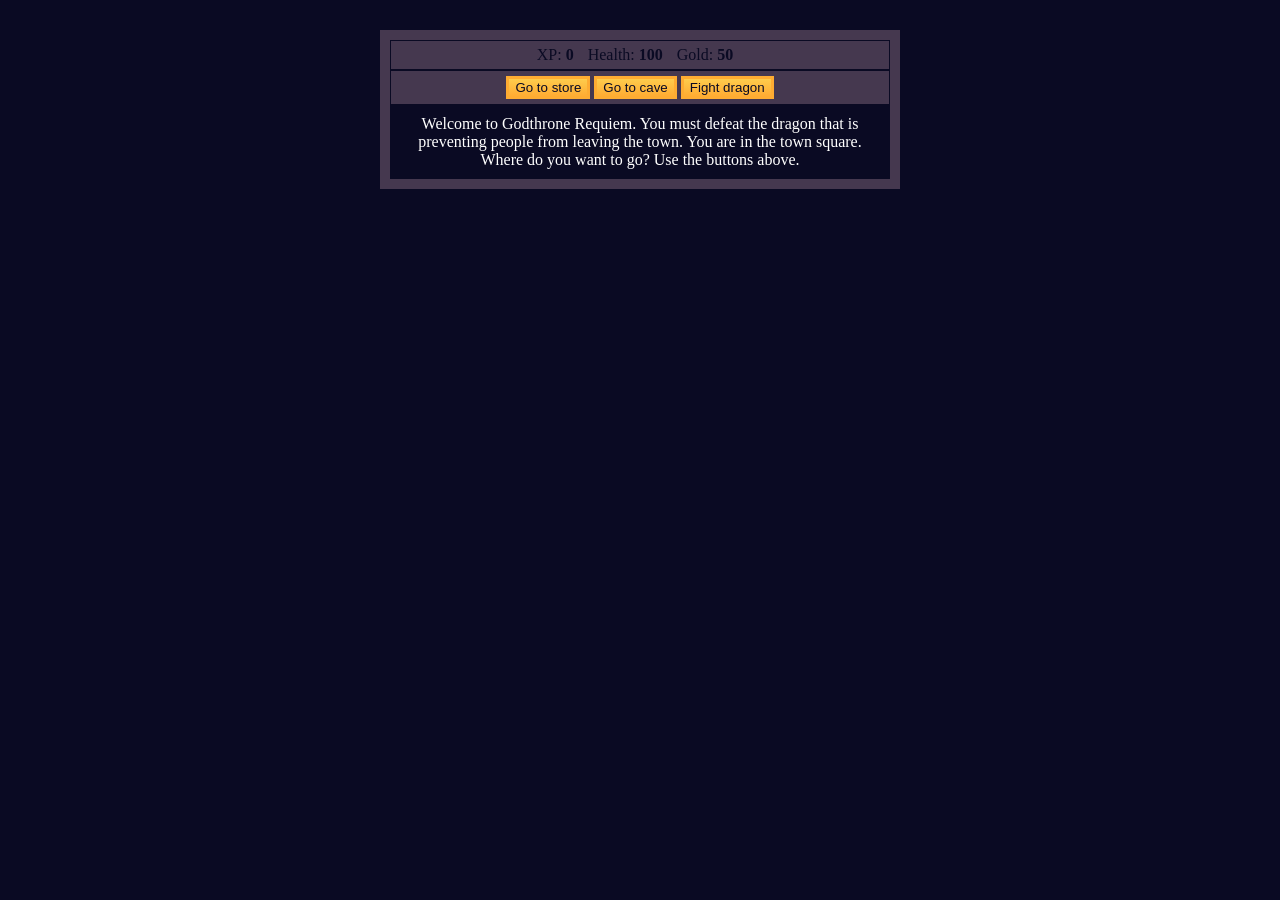
==== browsergame.html @ 25ac90c6 "feat: added index.css" ====
<!DOCTYPE html>
<html lang="en">
  <head>
    <meta charset="utf-8">
    <link rel="stylesheet" href="css/style.css">
    <link rel="icon" type="image/png" href="images/controllericon.png"/>
    <title>Godthrone Requiem</title>
  </head>
  <body>
    <div id="game">
      <div id="stats">
        <span class="stat">XP: <strong><span id="xpText">0</span></strong></span>
        <span class="stat">Health: <strong><span id="healthText">100</span></strong></span>
        <span class="stat">Gold: <strong><span id="goldText">50</span></strong></span>
      </div>
      <div id="controls">
        <button id="button1">Go to store</button>
        <button id="button2">Go to cave</button>
        <button id="button3">Fight dragon</button>
      </div>
      <div id="monsterStats">
        <span class="stat">Monster Name: <strong><span id="monsterName"></span></strong></span>
        <span class="stat">Health: <strong><span id="monsterHealth"></span></strong></span>
      </div>
      <div id="text">
        Welcome to Godthrone Requiem. You must defeat the dragon that is preventing people from leaving the town. You are in the town square. Where do you want to go? Use the buttons above.
      </div>
    </div>
    <script src="js/script.js"></script>
  </body>
</html>
---- css/style.css ----
body {
  background-color: #0a0a23;
  text-align: center;
  background-size: cover;
  background-position: center top;
  background-repeat: no-repeat;
  overflow: hidden;
}

#text {
  background-color: #0a0a23;
  color: #ffffff;
  padding: 10px;
}

#game {
  max-width: 500px;
  max-height: 400px;
  background-color: #45384f;
  color: #ffffff;
  margin: 30px auto 0px;
  padding: 10px;
}

#controls,
#stats {
  border: 1px solid #0a0a23;
  padding: 5px;
  color: #0a0a23;
}

#monsterStats {
  display: none;
  border: 1px solid #0a0a23;
  padding: 5px;
  color: #ffffff;
  background-color: #c70d0d;
}

.stat {
  padding-right: 10px;
}

button {
  cursor: pointer;
  color: #0a0a23;
  background-color: #feac32;
  background-image: linear-gradient(#fecc4c, #ffac33);
  border: 3px solid #feac32;
}

#info {
  position: relative;
  top: 75%;
  margin: 380px auto 0;
  width: 300px;
  height: 170px;
  text-align: center;
  color: rgba(255, 255, 255, 0.9);
  font-weight: bold;
  font-size: 24px;
  text-shadow: 2px 2px 4px rgba(0, 0, 0, 0.5);
  background-color: rgba(0, 0, 0, 0.7);
  padding: 15px;
  border-radius: 8px;
  box-shadow: 0px 4px 8px rgba(0, 0, 0, 0.3);
}

p {
  margin: 10px 0;
  font-size: 18px;
}

.back-to-games {
  display: inline-block;
  padding: 10px 20px;
  background-color: rgba(0, 0, 0, 0.8);
  color: white;
  border: 2px solid rgba(255, 255, 255, 0.6);
  border-radius: 5px;
  text-decoration: none;
  font-size: 18px;
  margin-top: 10px;
  transition: background-color 0.3s ease;
}

.back-to-games:hover {
  background-color: rgb(143, 35, 35);
  border-color: rgba(255, 255, 255, 1);
}
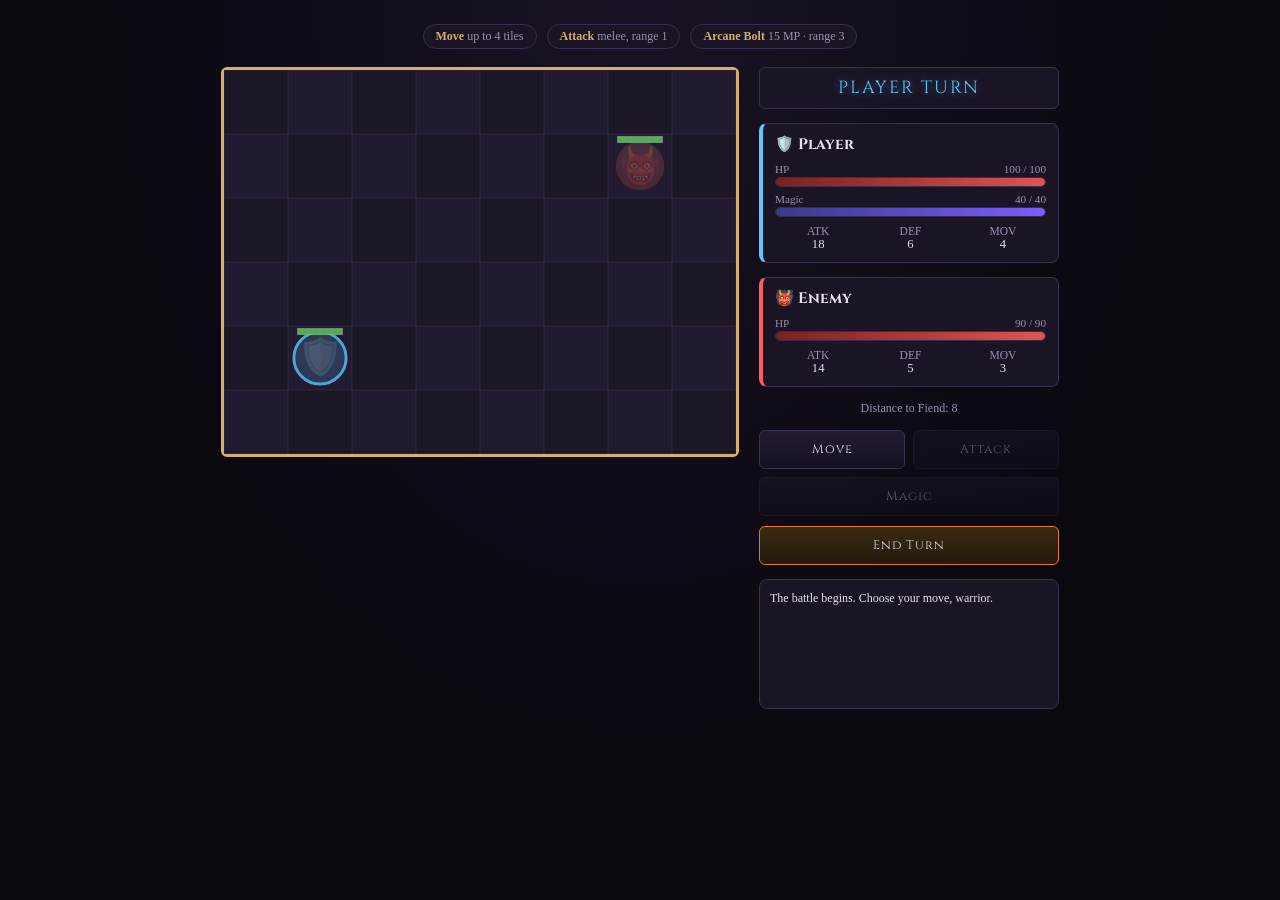
==== commit 3f0e6346: "refactor: the whole gameplay" ====
--- a/browsergame.html
+++ b/browsergame.html
@@ -1,31 +1,675 @@
 <!DOCTYPE html>
 <html lang="en">
-  <head>
-    <meta charset="utf-8">
-    <link rel="stylesheet" href="css/style.css">
-    <link rel="icon" type="image/png" href="images/controllericon.png"/>
-    <title>Godthrone Requiem</title>
-  </head>
-  <body>
-    <div id="game">
-      <div id="stats">
-        <span class="stat">XP: <strong><span id="xpText">0</span></strong></span>
-        <span class="stat">Health: <strong><span id="healthText">100</span></strong></span>
-        <span class="stat">Gold: <strong><span id="goldText">50</span></strong></span>
+<head>
+<meta charset="UTF-8" />
+<meta name="viewport" content="width=device-width, initial-scale=1.0" />
+<title>Godthrone: Requiem — Tactical Battle</title>
+<style>
+@import url('https://fonts.googleapis.com/css2?family=Cinzel:wght@600;700&display=swap');
+
+:root {
+  --bg-dark: #0b0810;
+  --panel-bg: #1a1424;
+  --panel-border: #3a2f4d;
+  --gold: #d4af6a;
+  --ember: #e0763a;
+  --blue: #5dc8ff;
+  --red: #ff5d5d;
+  --purple: #c77dff;
+  --text-main: #e8e0f0;
+  --text-muted: #9d8fb0;
+}
+
+* { box-sizing: border-box; }
+
+body {
+  margin: 0;
+  min-height: 100vh;
+  background: radial-gradient(ellipse at top, #1a1224 0%, #0b0810 60%);
+  color: var(--text-main);
+  font-family: Georgia, 'Times New Roman', serif;
+  display: flex;
+  justify-content: center;
+  padding: 24px 12px 60px;
+}
+
+.game-container { width: 100%; max-width: 900px; }
+
+h1 {
+  font-family: 'Cinzel', Georgia, serif;
+  text-align: center;
+  font-size: 2.1em;
+  margin: 0 0 4px;
+  letter-spacing: 2px;
+  background: linear-gradient(180deg, var(--gold), var(--ember));
+  -webkit-background-clip: text;
+  background-clip: text;
+  color: transparent;
+  -webkit-text-fill-color: transparent;
+  text-shadow: 0 0 25px rgba(224,118,58,0.25);
+}
+
+.subtitle { text-align: center; color: var(--text-muted); font-size: 0.85em; margin: 0 0 16px; letter-spacing: 1px; }
+
+.legend { display: flex; flex-wrap: wrap; justify-content: center; gap: 10px; margin-bottom: 18px; }
+.legend span { background: var(--panel-bg); border: 1px solid var(--panel-border); border-radius: 20px; padding: 4px 12px; font-size: 0.75em; color: var(--text-muted); }
+.legend strong { color: var(--gold); }
+
+.battle-area { display: flex; gap: 20px; flex-wrap: wrap; justify-content: center; align-items: flex-start; }
+
+.canvas-frame {
+  position: relative;
+  border: 3px solid var(--gold);
+  border-radius: 6px;
+  background: #000;
+  animation: flicker 4s ease-in-out infinite alternate;
+  line-height: 0;
+}
+
+@keyframes flicker {
+  0% { box-shadow: 0 0 25px rgba(224,118,58,0.15); }
+  100% { box-shadow: 0 0 45px rgba(224,118,58,0.35); }
+}
+
+canvas { display: block; width: 100%; max-width: 512px; height: auto; }
+
+.side-panel { flex: 1 1 260px; max-width: 300px; display: flex; flex-direction: column; gap: 14px; }
+
+#turnIndicator {
+  text-align: center;
+  font-family: 'Cinzel', Georgia, serif;
+  font-size: 1.1em;
+  letter-spacing: 2px;
+  padding: 8px;
+  border-radius: 6px;
+  border: 1px solid var(--panel-border);
+  background: var(--panel-bg);
+}
+
+.turn-player { color: var(--blue); text-shadow: 0 0 10px rgba(93,200,255,0.5); }
+.turn-enemy { color: var(--red); text-shadow: 0 0 10px rgba(255,93,93,0.5); }
+
+.stat-card { background: var(--panel-bg); border: 1px solid var(--panel-border); border-radius: 8px; padding: 10px 12px; }
+.stat-card.player-card { border-left: 4px solid var(--blue); }
+.stat-card.enemy-card { border-left: 4px solid var(--red); }
+.stat-card h3 { margin: 0 0 8px; font-family: 'Cinzel', Georgia, serif; font-size: 0.95em; }
+
+.bar-row { margin-bottom: 6px; }
+.bar-label { display: flex; justify-content: space-between; font-size: 0.7em; color: var(--text-muted); margin-bottom: 2px; }
+.bar-bg { height: 10px; border-radius: 5px; background: #100c18; border: 1px solid var(--panel-border); overflow: hidden; }
+.bar-fill { height: 100%; border-radius: 5px; transition: width 0.35s ease; }
+.hp-fill { background: linear-gradient(90deg, #7a2020, #e05353); }
+.mag-fill { background: linear-gradient(90deg, #3a3a8a, #7d5dff); }
+
+.mini-stats { display: grid; grid-template-columns: repeat(3, 1fr); gap: 6px; margin-top: 8px; font-size: 0.72em; color: var(--text-muted); text-align: center; }
+.mini-stats div span { display: block; color: var(--text-main); font-size: 1.1em; }
+
+#distanceReadout { text-align: center; font-size: 0.75em; color: var(--text-muted); }
+
+.actions { display: grid; grid-template-columns: 1fr 1fr; gap: 8px; }
+
+.action-btn {
+  font-family: 'Cinzel', Georgia, serif;
+  font-size: 0.78em;
+  letter-spacing: 1px;
+  padding: 10px 6px;
+  border-radius: 6px;
+  border: 1px solid var(--panel-border);
+  background: linear-gradient(180deg, #241b32, #16101f);
+  color: var(--text-main);
+  cursor: pointer;
+  transition: all 0.15s ease;
+}
+
+.action-btn:hover:not(:disabled) { border-color: var(--gold); box-shadow: 0 0 12px rgba(212,175,106,0.35); }
+.action-btn.active { border-color: var(--blue); box-shadow: 0 0 12px rgba(93,200,255,0.5); }
+.action-btn:disabled { opacity: 0.35; cursor: not-allowed; }
+
+#btnMagic { grid-column: 1 / -1; }
+#btnEndTurn { grid-column: 1 / -1; background: linear-gradient(180deg, #3a2a12, #241a0c); border-color: var(--ember); margin-top: 2px; }
+
+#log {
+  height: 130px;
+  overflow-y: auto;
+  background: var(--panel-bg);
+  border: 1px solid var(--panel-border);
+  border-radius: 8px;
+  padding: 8px 10px;
+  font-size: 0.75em;
+  color: var(--text-muted);
+  line-height: 1.5;
+}
+#log div { padding: 1px 0; }
+#log div:last-child { color: var(--text-main); }
+
+.overlay {
+  position: fixed; inset: 0;
+  background: rgba(5,3,8,0.88);
+  backdrop-filter: blur(3px);
+  -webkit-backdrop-filter: blur(3px);
+  display: flex; align-items: center; justify-content: center;
+  z-index: 50;
+}
+.overlay.hidden { display: none; }
+.overlay-box { text-align: center; }
+.overlay-box h2 { font-family: 'Cinzel', Georgia, serif; font-size: 3em; margin: 0 0 10px; letter-spacing: 4px; }
+.victory { color: var(--gold); text-shadow: 0 0 30px rgba(212,175,106,0.8); }
+.defeat { color: var(--red); text-shadow: 0 0 30px rgba(255,93,93,0.8); }
+.overlay-box p { color: var(--text-muted); margin-bottom: 20px; }
+
+#btnRestart {
+  font-family: 'Cinzel', Georgia, serif;
+  padding: 10px 28px;
+  border-radius: 6px;
+  border: 1px solid var(--gold);
+  background: linear-gradient(180deg, #3a2a12, #241a0c);
+  color: var(--gold);
+  cursor: pointer;
+  letter-spacing: 1px;
+}
+#btnRestart:hover { box-shadow: 0 0 15px rgba(212,175,106,0.5); }
+
+@media (max-width: 640px) {
+  .battle-area { flex-direction: column; align-items: center; }
+  .side-panel { max-width: 512px; width: 100%; }
+}
+</style>
+</head>
+<body>
+<div class="game-container">
+
+  <div class="legend">
+    <span><strong>Move</strong> up to 4 tiles</span>
+    <span><strong>Attack</strong> melee, range 1</span>
+    <span><strong>Arcane Bolt</strong> 15 MP · range 3</span>
+  </div>
+
+  <div class="battle-area">
+    <div class="canvas-frame">
+      <canvas id="grid" width="512" height="384"></canvas>
+    </div>
+
+    <div class="side-panel">
+      <div id="turnIndicator">PLAYER TURN</div>
+
+      <div class="stat-card player-card">
+        <h3>🛡️ Player</h3>
+        <div class="bar-row">
+          <div class="bar-label"><span>HP</span><span id="playerHpText">100 / 100</span></div>
+          <div class="bar-bg"><div class="bar-fill hp-fill" id="playerHpFill" style="width:100%"></div></div>
+        </div>
+        <div class="bar-row">
+          <div class="bar-label"><span>Magic</span><span id="playerMagText">40 / 40</span></div>
+          <div class="bar-bg"><div class="bar-fill mag-fill" id="playerMagFill" style="width:100%"></div></div>
+        </div>
+        <div class="mini-stats">
+          <div>ATK<span id="playerAtk">18</span></div>
+          <div>DEF<span id="playerDef">6</span></div>
+          <div>MOV<span id="playerMov">4</span></div>
+        </div>
       </div>
-      <div id="controls">
-        <button id="button1">Go to store</button>
-        <button id="button2">Go to cave</button>
-        <button id="button3">Fight dragon</button>
+
+      <div class="stat-card enemy-card">
+        <h3>👹 Enemy</h3>
+        <div class="bar-row">
+          <div class="bar-label"><span>HP</span><span id="enemyHpText">90 / 90</span></div>
+          <div class="bar-bg"><div class="bar-fill hp-fill" id="enemyHpFill" style="width:100%"></div></div>
+        </div>
+        <div class="mini-stats">
+          <div>ATK<span id="enemyAtk">14</span></div>
+          <div>DEF<span id="enemyDef">5</span></div>
+          <div>MOV<span id="enemyMov">3</span></div>
+        </div>
       </div>
-      <div id="monsterStats">
-        <span class="stat">Monster Name: <strong><span id="monsterName"></span></strong></span>
-        <span class="stat">Health: <strong><span id="monsterHealth"></span></strong></span>
+
+      <div id="distanceReadout">Distance to Enemy: —</div>
+
+      <div class="actions">
+        <button class="action-btn" id="btnMove" title="Move up to your Movement Range">Move</button>
+        <button class="action-btn" id="btnAttack" title="Melee attack, requires adjacency">Attack</button>
+        <button class="action-btn" id="btnMagic" title="Arcane Bolt — 15 MP, range 3">Magic</button>
+        <button class="action-btn" id="btnEndTurn" title="End your turn">End Turn</button>
       </div>
-      <div id="text">
-        Welcome to Godthrone Requiem. You must defeat the dragon that is preventing people from leaving the town. You are in the town square. Where do you want to go? Use the buttons above.
-      </div>
+
+      <div id="log"></div>
     </div>
-    <script src="js/script.js"></script>
-  </body>
-</html>+  </div>
+</div>
+
+<div class="overlay hidden" id="overlay">
+  <div class="overlay-box">
+    <h2 id="overlayTitle">VICTORY</h2>
+    <p id="overlayText">You have vanquished your foe.</p>
+    <button id="btnRestart">Restart Battle</button>
+  </div>
+</div>
+
+<script>
+(function(){
+  const COLS = 8, ROWS = 6, TILE = 64;
+  const PLAYER_START = { x: 1, y: 4 };
+  const ENEMY_START = { x: 6, y: 1 };
+  const SPELL_COST = 15, SPELL_RANGE = 3, SPELL_POWER = 28;
+
+  const canvas = document.getElementById('grid');
+  const ctx = canvas.getContext('2d');
+
+  const turnIndicator = document.getElementById('turnIndicator');
+  const playerHpFill = document.getElementById('playerHpFill');
+  const playerHpText = document.getElementById('playerHpText');
+  const playerMagFill = document.getElementById('playerMagFill');
+  const playerMagText = document.getElementById('playerMagText');
+  const enemyHpFill = document.getElementById('enemyHpFill');
+  const enemyHpText = document.getElementById('enemyHpText');
+  const distanceReadout = document.getElementById('distanceReadout');
+  const btnMove = document.getElementById('btnMove');
+  const btnAttack = document.getElementById('btnAttack');
+  const btnMagic = document.getElementById('btnMagic');
+  const btnEndTurn = document.getElementById('btnEndTurn');
+  const logEl = document.getElementById('log');
+  const overlay = document.getElementById('overlay');
+  const overlayTitle = document.getElementById('overlayTitle');
+  const overlayText = document.getElementById('overlayText');
+  const btnRestart = document.getElementById('btnRestart');
+
+  let player, enemy, turn, mode, hasMovedThisTurn, hasActedThisTurn, gameOver;
+  let reachable = new Map();
+  let floatingTexts = [];
+  let clock = 0;
+  let lastTime = performance.now();
+
+  function createPlayer(){
+    return {
+      type: 'player', name: 'Guardian', emoji: '🛡️', color: '#5dc8ff',
+      x: PLAYER_START.x, y: PLAYER_START.y,
+      hp: 100, maxHp: 100, atk: 18, def: 6, mag: 40, maxMag: 40, moveRange: 4,
+      moving: false, pathQueue: [], px: 0, py: 0, _onArrive: null
+    };
+  }
+
+  function createEnemy(){
+    return {
+      type: 'enemy', name: 'Fiend', emoji: '👹', color: '#ff5d5d',
+      x: ENEMY_START.x, y: ENEMY_START.y,
+      hp: 90, maxHp: 90, atk: 14, def: 5, mag: 0, maxMag: 0, moveRange: 3,
+      moving: false, pathQueue: [], px: 0, py: 0, _onArrive: null
+    };
+  }
+
+  function rand(min, max){ return Math.floor(Math.random() * (max - min + 1)) + min; }
+  function manhattan(a, b){ return Math.abs(a.x - b.x) + Math.abs(a.y - b.y); }
+  function isBusy(){ return player.moving || enemy.moving; }
+  function hexToRgba(hex, alpha){
+    const r = parseInt(hex.slice(1,3),16), g = parseInt(hex.slice(3,5),16), b = parseInt(hex.slice(5,7),16);
+    return 'rgba(' + r + ',' + g + ',' + b + ',' + alpha + ')';
+  }
+
+  function getReachableTiles(startX, startY, range, blocked){
+    const key = (x,y) => x + ',' + y;
+    const start = { x: startX, y: startY, dist: 0, prev: null };
+    const visited = new Map();
+    visited.set(key(startX,startY), start);
+    const queue = [start];
+    let qi = 0;
+    while(qi < queue.length){
+      const cur = queue[qi++];
+      if(cur.dist >= range) continue;
+      const deltas = [[1,0],[-1,0],[0,1],[0,-1]];
+      for(const [dx,dy] of deltas){
+        const nx = cur.x + dx, ny = cur.y + dy;
+        if(nx < 0 || nx >= COLS || ny < 0 || ny >= ROWS) continue;
+        if(blocked.some(b => b.x === nx && b.y === ny)) continue;
+        const k = key(nx,ny);
+        if(visited.has(k)) continue;
+        const node = { x: nx, y: ny, dist: cur.dist + 1, prev: cur };
+        visited.set(k, node);
+        queue.push(node);
+      }
+    }
+    return visited;
+  }
+
+  function reconstructPath(node){
+    const path = [];
+    let n = node;
+    while(n && n.prev){ path.unshift({ x: n.x, y: n.y }); n = n.prev; }
+    return path;
+  }
+
+  function startMove(unit, path, onDone){
+    if(path.length === 0){ if(onDone) onDone(); return; }
+    unit.pathQueue = path.slice();
+    unit.moving = true;
+    unit._onArrive = onDone;
+  }
+
+  function updateMovement(dt){
+    [player, enemy].forEach(u => {
+      if(u.moving && u.pathQueue.length > 0){
+        const wp = u.pathQueue[0];
+        const targetPx = wp.x * TILE + TILE/2, targetPy = wp.y * TILE + TILE/2;
+        const dx = targetPx - u.px, dy = targetPy - u.py;
+        const dist = Math.hypot(dx, dy);
+        const speed = TILE / 0.18;
+        const step = speed * dt;
+        if(dist <= step){
+          u.px = targetPx; u.py = targetPy; u.x = wp.x; u.y = wp.y;
+          u.pathQueue.shift();
+          if(u.pathQueue.length === 0){
+            u.moving = false;
+            const cb = u._onArrive; u._onArrive = null;
+            if(cb) cb();
+          }
+        } else {
+          u.px += dx/dist*step;
+          u.py += dy/dist*step;
+        }
+      }
+    });
+  }
+
+  function spawnFloatingText(gx, gy, text, color){
+    floatingTexts.push({ x: gx*TILE + TILE/2, y: gy*TILE + TILE/2 - 10, text, color, life: 1.0, vy: -40 });
+  }
+
+  function updateFloatingTexts(dt){
+    for(let i = floatingTexts.length - 1; i >= 0; i--){
+      const f = floatingTexts[i];
+      f.y += f.vy * dt;
+      f.life -= dt * 1.1;
+      if(f.life <= 0) floatingTexts.splice(i,1);
+    }
+  }
+
+  function addLog(msg){
+    const p = document.createElement('div');
+    p.textContent = msg;
+    logEl.appendChild(p);
+    logEl.scrollTop = logEl.scrollHeight;
+    while(logEl.children.length > 60) logEl.removeChild(logEl.firstChild);
+  }
+
+  function updateUI(){
+    turnIndicator.textContent = gameOver ? 'BATTLE OVER' : (turn === 'player' ? 'PLAYER TURN' : 'ENEMY TURN');
+    turnIndicator.className = turn === 'player' ? 'turn-player' : 'turn-enemy';
+
+    playerHpFill.style.width = Math.max(0, 100 * player.hp / player.maxHp) + '%';
+    playerHpText.textContent = player.hp + ' / ' + player.maxHp;
+    playerMagFill.style.width = Math.max(0, 100 * player.mag / player.maxMag) + '%';
+    playerMagText.textContent = player.mag + ' / ' + player.maxMag;
+
+    enemyHpFill.style.width = Math.max(0, 100 * enemy.hp / enemy.maxHp) + '%';
+    enemyHpText.textContent = enemy.hp + ' / ' + enemy.maxHp;
+
+    const dist = manhattan(player, enemy);
+    distanceReadout.textContent = 'Distance to ' + enemy.name + ': ' + dist;
+
+    const busy = isBusy();
+    const myTurn = turn === 'player' && !gameOver && !busy;
+    btnMove.disabled = !myTurn || hasMovedThisTurn;
+    btnMove.classList.toggle('active', mode === 'selectMove');
+    btnAttack.disabled = !myTurn || hasActedThisTurn || dist > 1;
+    btnMagic.disabled = !myTurn || hasActedThisTurn || dist > SPELL_RANGE || player.mag < SPELL_COST;
+    btnEndTurn.disabled = !myTurn;
+  }
+
+  function drawUnit(u){
+    const isActive = !gameOver && ((turn === 'player' && u.type === 'player') || (turn === 'enemy' && u.type === 'enemy'));
+    if(isActive){
+      ctx.save();
+      ctx.beginPath();
+      const r = TILE*0.42 + 3*Math.sin(clock*5);
+      ctx.arc(u.px, u.py, r, 0, Math.PI*2);
+      ctx.strokeStyle = u.type === 'player' ? 'rgba(93,200,255,0.8)' : 'rgba(255,93,93,0.8)';
+      ctx.lineWidth = 3;
+      ctx.stroke();
+      ctx.restore();
+    }
+
+    ctx.beginPath();
+    ctx.arc(u.px, u.py, TILE*0.38, 0, Math.PI*2);
+    ctx.fillStyle = hexToRgba(u.color, 0.18);
+    ctx.fill();
+
+    ctx.font = '36px serif';
+    ctx.textAlign = 'center';
+    ctx.textBaseline = 'middle';
+    ctx.fillText(u.emoji, u.px, u.py + 2);
+
+    const barW = TILE*0.7, barH = 6;
+    const bx = u.px - barW/2, by = u.py - TILE*0.46;
+    ctx.fillStyle = 'rgba(0,0,0,0.5)';
+    ctx.fillRect(bx, by, barW, barH);
+    const pct = Math.max(0, u.hp / u.maxHp);
+    ctx.fillStyle = pct > 0.5 ? '#4caf50' : pct > 0.25 ? '#ffb020' : '#e53935';
+    ctx.fillRect(bx, by, barW*pct, barH);
+    ctx.strokeStyle = 'rgba(255,255,255,0.3)';
+    ctx.strokeRect(bx, by, barW, barH);
+  }
+
+  function draw(){
+    ctx.clearRect(0,0,canvas.width,canvas.height);
+
+    for(let gy=0; gy<ROWS; gy++){
+      for(let gx=0; gx<COLS; gx++){
+        ctx.fillStyle = (gx+gy)%2===0 ? '#1c1626' : '#221a30';
+        ctx.fillRect(gx*TILE, gy*TILE, TILE, TILE);
+      }
+    }
+
+    if(mode === 'selectMove'){
+      reachable.forEach((node) => {
+        if(node.dist === 0) return;
+        ctx.fillStyle = 'rgba(93,200,255,0.22)';
+        ctx.fillRect(node.x*TILE, node.y*TILE, TILE, TILE);
+        ctx.strokeStyle = 'rgba(93,200,255,0.6)';
+        ctx.strokeRect(node.x*TILE+1, node.y*TILE+1, TILE-2, TILE-2);
+      });
+    }
+
+    ctx.strokeStyle = 'rgba(120,100,150,0.2)';
+    for(let i=0;i<=COLS;i++){ ctx.beginPath(); ctx.moveTo(i*TILE,0); ctx.lineTo(i*TILE,ROWS*TILE); ctx.stroke(); }
+    for(let j=0;j<=ROWS;j++){ ctx.beginPath(); ctx.moveTo(0,j*TILE); ctx.lineTo(COLS*TILE,j*TILE); ctx.stroke(); }
+
+    drawUnit(enemy);
+    drawUnit(player);
+
+    floatingTexts.forEach(f => {
+      ctx.save();
+      ctx.globalAlpha = Math.max(0, f.life);
+      ctx.fillStyle = f.color;
+      ctx.font = 'bold 20px Georgia, serif';
+      ctx.textAlign = 'center';
+      ctx.fillText(f.text, f.x, f.y);
+      ctx.restore();
+    });
+  }
+
+  function getTileFromEvent(e){
+    const rect = canvas.getBoundingClientRect();
+    const scaleX = canvas.width / rect.width;
+    const scaleY = canvas.height / rect.height;
+    const mx = (e.clientX - rect.left) * scaleX;
+    const my = (e.clientY - rect.top) * scaleY;
+    return { gx: Math.floor(mx / TILE), gy: Math.floor(my / TILE) };
+  }
+
+  function checkGameOver(){
+    if(gameOver) return;
+    if(enemy.hp <= 0){ gameOver = true; showGameOver(true); }
+    else if(player.hp <= 0){ gameOver = true; showGameOver(false); }
+  }
+
+  function showGameOver(won){
+    overlay.classList.remove('hidden');
+    overlayTitle.textContent = won ? 'VICTORY' : 'DEFEAT';
+    overlayTitle.className = won ? 'victory' : 'defeat';
+    overlayText.textContent = won ? ('You have vanquished the ' + enemy.name + '.') : ('You have fallen before the ' + enemy.name + '.');
+    updateUI();
+  }
+
+  function doEnemyAttack(){
+    const dmg = Math.max(1, enemy.atk - player.def + rand(-2,2));
+    player.hp = Math.max(0, player.hp - dmg);
+    spawnFloatingText(player.x, player.y, '-' + dmg, '#ff6b6b');
+    addLog('The ' + enemy.name + ' claws at you for ' + dmg + ' damage!');
+    updateUI();
+    checkGameOver();
+    if(!gameOver) setTimeout(endEnemyTurn, 500);
+  }
+
+  function endEnemyTurn(){
+    if(gameOver) return;
+    turn = 'player';
+    hasMovedThisTurn = false;
+    hasActedThisTurn = false;
+    addLog('— Player turn —');
+    updateUI();
+  }
+
+  function enemyTurn(){
+    if(gameOver || turn !== 'enemy') return;
+    const dist = manhattan(player, enemy);
+    if(dist <= 1){
+      doEnemyAttack();
+      return;
+    }
+    const reach = getReachableTiles(enemy.x, enemy.y, enemy.moveRange, [{x:player.x,y:player.y}]);
+    let best = null;
+    for(const node of reach.values()){
+      const d = Math.abs(node.x - player.x) + Math.abs(node.y - player.y);
+      if(!best || d < best.d || (d === best.d && node.dist < best.node.dist)){
+        best = { d, node };
+      }
+    }
+    const path = best ? reconstructPath(best.node) : [];
+    if(path.length === 0){
+      addLog('The ' + enemy.name + ' holds its ground.');
+      endEnemyTurn();
+      return;
+    }
+    addLog('The ' + enemy.name + ' closes the distance.');
+    startMove(enemy, path, () => {
+      if(manhattan(player, enemy) <= 1){ doEnemyAttack(); }
+      else { endEnemyTurn(); }
+    });
+    updateUI();
+  }
+
+  btnMove.addEventListener('click', () => {
+    if(turn !== 'player' || gameOver || isBusy() || hasMovedThisTurn) return;
+    if(mode === 'selectMove'){
+      mode = 'idle';
+    } else {
+      mode = 'selectMove';
+      reachable = getReachableTiles(player.x, player.y, player.moveRange, [{x:enemy.x,y:enemy.y}]);
+    }
+    updateUI();
+    draw();
+  });
+
+  btnAttack.addEventListener('click', () => {
+    if(turn !== 'player' || gameOver || isBusy() || hasActedThisTurn) return;
+    const dist = manhattan(player, enemy);
+    if(dist > 1){ addLog('The enemy is too far away to strike.'); return; }
+    const dmg = Math.max(1, player.atk - enemy.def + rand(-2,2));
+    enemy.hp = Math.max(0, enemy.hp - dmg);
+    spawnFloatingText(enemy.x, enemy.y, '-' + dmg, '#ff6b6b');
+    addLog('You strike the ' + enemy.name + ' for ' + dmg + ' damage!');
+    hasActedThisTurn = true;
+    updateUI();
+    checkGameOver();
+  });
+
+  btnMagic.addEventListener('click', () => {
+    if(turn !== 'player' || gameOver || isBusy() || hasActedThisTurn) return;
+    if(player.mag < SPELL_COST){ addLog('You lack the magic required to cast Arcane Bolt.'); return; }
+    const dist = manhattan(player, enemy);
+    if(dist > SPELL_RANGE){ addLog("The enemy is beyond your spell's reach."); return; }
+    player.mag -= SPELL_COST;
+    const dmg = Math.max(1, SPELL_POWER - enemy.def + rand(-2,2));
+    enemy.hp = Math.max(0, enemy.hp - dmg);
+    spawnFloatingText(enemy.x, enemy.y, '-' + dmg, '#c77dff');
+    addLog('You unleash Arcane Bolt on the ' + enemy.name + ' for ' + dmg + ' damage!');
+    hasActedThisTurn = true;
+    updateUI();
+    checkGameOver();
+  });
+
+  btnEndTurn.addEventListener('click', () => {
+    if(turn !== 'player' || gameOver || isBusy()) return;
+    mode = 'idle';
+    turn = 'enemy';
+    addLog('— Enemy turn —');
+    updateUI();
+    draw();
+    setTimeout(enemyTurn, 500);
+  });
+
+  btnRestart.addEventListener('click', init);
+
+  canvas.addEventListener('click', (e) => {
+    if(mode !== 'selectMove' || turn !== 'player' || gameOver) return;
+    const { gx, gy } = getTileFromEvent(e);
+    if(gx < 0 || gx >= COLS || gy < 0 || gy >= ROWS) return;
+    const key = gx + ',' + gy;
+    if(!reachable.has(key)) return;
+    if(gx === player.x && gy === player.y){ mode = 'idle'; updateUI(); draw(); return; }
+    const node = reachable.get(key);
+    const path = reconstructPath(node);
+    mode = 'idle';
+    hasMovedThisTurn = true;
+    addLog('You move to a new position.');
+    startMove(player, path, () => { updateUI(); });
+    updateUI();
+    draw();
+  });
+
+  canvas.addEventListener('mousemove', (e) => {
+    if(mode !== 'selectMove'){ canvas.style.cursor = 'default'; return; }
+    const { gx, gy } = getTileFromEvent(e);
+    const key = gx + ',' + gy;
+    const valid = reachable.has(key) && !(gx === player.x && gy === player.y);
+    canvas.style.cursor = valid ? 'pointer' : 'default';
+  });
+
+  document.addEventListener('keydown', (e) => {
+    if(e.key === 'Escape' && mode === 'selectMove'){ mode = 'idle'; updateUI(); draw(); }
+  });
+
+  function init(){
+    player = createPlayer();
+    enemy = createEnemy();
+    player.px = player.x*TILE + TILE/2; player.py = player.y*TILE + TILE/2;
+    enemy.px = enemy.x*TILE + TILE/2; enemy.py = enemy.y*TILE + TILE/2;
+    turn = 'player';
+    mode = 'idle';
+    hasMovedThisTurn = false;
+    hasActedThisTurn = false;
+    gameOver = false;
+    floatingTexts = [];
+    reachable = new Map();
+    logEl.innerHTML = '';
+    overlay.classList.add('hidden');
+    addLog('The battle begins. Choose your move, warrior.');
+    updateUI();
+    draw();
+  }
+
+  function loop(now){
+    const dt = Math.min(0.05, (now - lastTime) / 1000);
+    lastTime = now;
+    clock += dt;
+    updateMovement(dt);
+    updateFloatingTexts(dt);
+    draw();
+    requestAnimationFrame(loop);
+  }
+
+  init();
+  requestAnimationFrame(loop);
+})();
+</script>
+</body>
+</html>
+
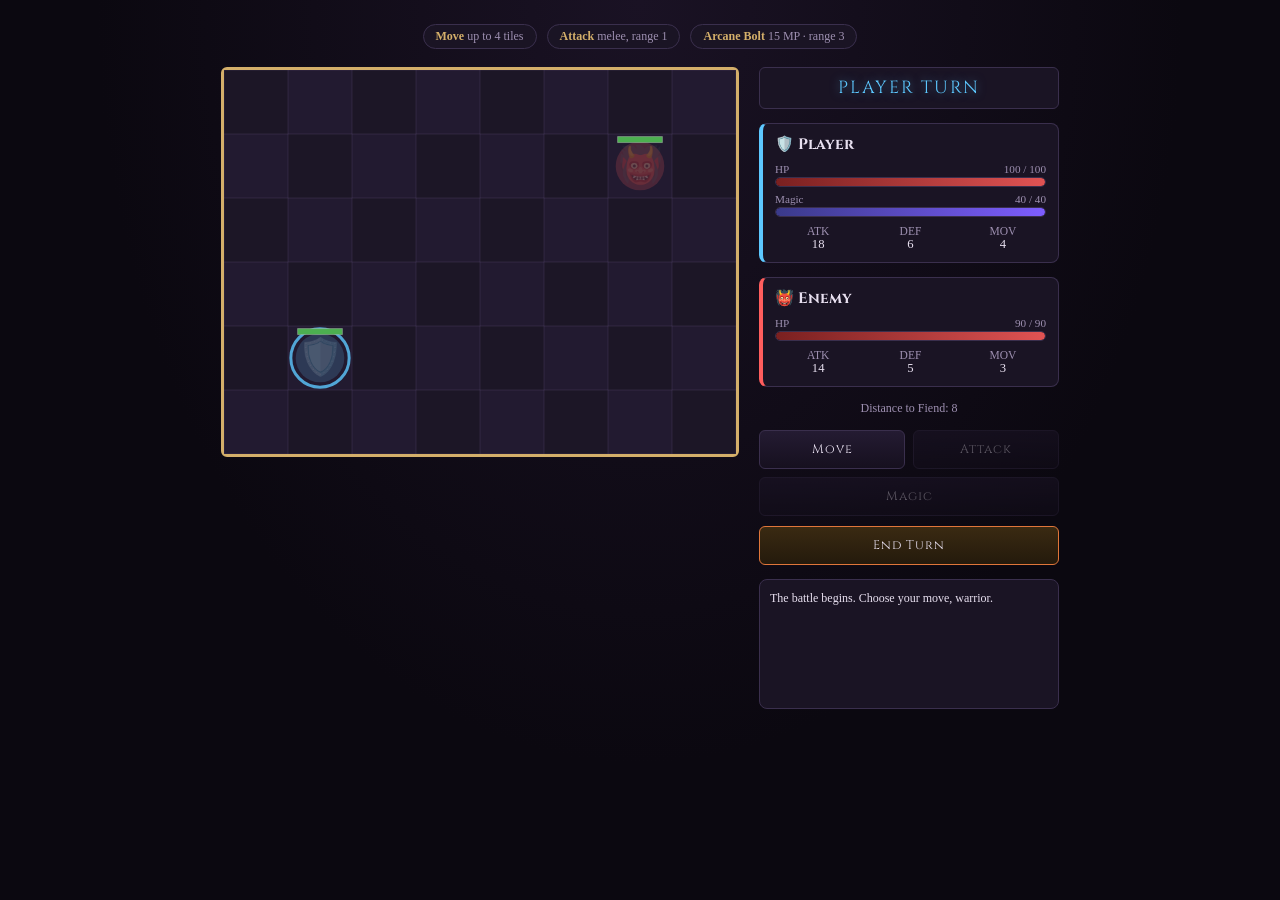
==== commit 776e7d65: "refactor: separate HTML CSS and JavaScript into modular files for browsergame" ====
--- a/browsergame.html
+++ b/browsergame.html
@@ -1,675 +1,80 @@
 <!DOCTYPE html>
 <html lang="en">
 <head>
-<meta charset="UTF-8" />
-<meta name="viewport" content="width=device-width, initial-scale=1.0" />
-<title>Godthrone: Requiem — Tactical Battle</title>
-<style>
-@import url('https://fonts.googleapis.com/css2?family=Cinzel:wght@600;700&display=swap');
-
-:root {
-  --bg-dark: #0b0810;
-  --panel-bg: #1a1424;
-  --panel-border: #3a2f4d;
-  --gold: #d4af6a;
-  --ember: #e0763a;
-  --blue: #5dc8ff;
-  --red: #ff5d5d;
-  --purple: #c77dff;
-  --text-main: #e8e0f0;
-  --text-muted: #9d8fb0;
-}
-
-* { box-sizing: border-box; }
-
-body {
-  margin: 0;
-  min-height: 100vh;
-  background: radial-gradient(ellipse at top, #1a1224 0%, #0b0810 60%);
-  color: var(--text-main);
-  font-family: Georgia, 'Times New Roman', serif;
-  display: flex;
-  justify-content: center;
-  padding: 24px 12px 60px;
-}
-
-.game-container { width: 100%; max-width: 900px; }
-
-h1 {
-  font-family: 'Cinzel', Georgia, serif;
-  text-align: center;
-  font-size: 2.1em;
-  margin: 0 0 4px;
-  letter-spacing: 2px;
-  background: linear-gradient(180deg, var(--gold), var(--ember));
-  -webkit-background-clip: text;
-  background-clip: text;
-  color: transparent;
-  -webkit-text-fill-color: transparent;
-  text-shadow: 0 0 25px rgba(224,118,58,0.25);
-}
-
-.subtitle { text-align: center; color: var(--text-muted); font-size: 0.85em; margin: 0 0 16px; letter-spacing: 1px; }
-
-.legend { display: flex; flex-wrap: wrap; justify-content: center; gap: 10px; margin-bottom: 18px; }
-.legend span { background: var(--panel-bg); border: 1px solid var(--panel-border); border-radius: 20px; padding: 4px 12px; font-size: 0.75em; color: var(--text-muted); }
-.legend strong { color: var(--gold); }
-
-.battle-area { display: flex; gap: 20px; flex-wrap: wrap; justify-content: center; align-items: flex-start; }
-
-.canvas-frame {
-  position: relative;
-  border: 3px solid var(--gold);
-  border-radius: 6px;
-  background: #000;
-  animation: flicker 4s ease-in-out infinite alternate;
-  line-height: 0;
-}
-
-@keyframes flicker {
-  0% { box-shadow: 0 0 25px rgba(224,118,58,0.15); }
-  100% { box-shadow: 0 0 45px rgba(224,118,58,0.35); }
-}
-
-canvas { display: block; width: 100%; max-width: 512px; height: auto; }
-
-.side-panel { flex: 1 1 260px; max-width: 300px; display: flex; flex-direction: column; gap: 14px; }
-
-#turnIndicator {
-  text-align: center;
-  font-family: 'Cinzel', Georgia, serif;
-  font-size: 1.1em;
-  letter-spacing: 2px;
-  padding: 8px;
-  border-radius: 6px;
-  border: 1px solid var(--panel-border);
-  background: var(--panel-bg);
-}
-
-.turn-player { color: var(--blue); text-shadow: 0 0 10px rgba(93,200,255,0.5); }
-.turn-enemy { color: var(--red); text-shadow: 0 0 10px rgba(255,93,93,0.5); }
-
-.stat-card { background: var(--panel-bg); border: 1px solid var(--panel-border); border-radius: 8px; padding: 10px 12px; }
-.stat-card.player-card { border-left: 4px solid var(--blue); }
-.stat-card.enemy-card { border-left: 4px solid var(--red); }
-.stat-card h3 { margin: 0 0 8px; font-family: 'Cinzel', Georgia, serif; font-size: 0.95em; }
-
-.bar-row { margin-bottom: 6px; }
-.bar-label { display: flex; justify-content: space-between; font-size: 0.7em; color: var(--text-muted); margin-bottom: 2px; }
-.bar-bg { height: 10px; border-radius: 5px; background: #100c18; border: 1px solid var(--panel-border); overflow: hidden; }
-.bar-fill { height: 100%; border-radius: 5px; transition: width 0.35s ease; }
-.hp-fill { background: linear-gradient(90deg, #7a2020, #e05353); }
-.mag-fill { background: linear-gradient(90deg, #3a3a8a, #7d5dff); }
-
-.mini-stats { display: grid; grid-template-columns: repeat(3, 1fr); gap: 6px; margin-top: 8px; font-size: 0.72em; color: var(--text-muted); text-align: center; }
-.mini-stats div span { display: block; color: var(--text-main); font-size: 1.1em; }
-
-#distanceReadout { text-align: center; font-size: 0.75em; color: var(--text-muted); }
-
-.actions { display: grid; grid-template-columns: 1fr 1fr; gap: 8px; }
-
-.action-btn {
-  font-family: 'Cinzel', Georgia, serif;
-  font-size: 0.78em;
-  letter-spacing: 1px;
-  padding: 10px 6px;
-  border-radius: 6px;
-  border: 1px solid var(--panel-border);
-  background: linear-gradient(180deg, #241b32, #16101f);
-  color: var(--text-main);
-  cursor: pointer;
-  transition: all 0.15s ease;
-}
-
-.action-btn:hover:not(:disabled) { border-color: var(--gold); box-shadow: 0 0 12px rgba(212,175,106,0.35); }
-.action-btn.active { border-color: var(--blue); box-shadow: 0 0 12px rgba(93,200,255,0.5); }
-.action-btn:disabled { opacity: 0.35; cursor: not-allowed; }
-
-#btnMagic { grid-column: 1 / -1; }
-#btnEndTurn { grid-column: 1 / -1; background: linear-gradient(180deg, #3a2a12, #241a0c); border-color: var(--ember); margin-top: 2px; }
-
-#log {
-  height: 130px;
-  overflow-y: auto;
-  background: var(--panel-bg);
-  border: 1px solid var(--panel-border);
-  border-radius: 8px;
-  padding: 8px 10px;
-  font-size: 0.75em;
-  color: var(--text-muted);
-  line-height: 1.5;
-}
-#log div { padding: 1px 0; }
-#log div:last-child { color: var(--text-main); }
-
-.overlay {
-  position: fixed; inset: 0;
-  background: rgba(5,3,8,0.88);
-  backdrop-filter: blur(3px);
-  -webkit-backdrop-filter: blur(3px);
-  display: flex; align-items: center; justify-content: center;
-  z-index: 50;
-}
-.overlay.hidden { display: none; }
-.overlay-box { text-align: center; }
-.overlay-box h2 { font-family: 'Cinzel', Georgia, serif; font-size: 3em; margin: 0 0 10px; letter-spacing: 4px; }
-.victory { color: var(--gold); text-shadow: 0 0 30px rgba(212,175,106,0.8); }
-.defeat { color: var(--red); text-shadow: 0 0 30px rgba(255,93,93,0.8); }
-.overlay-box p { color: var(--text-muted); margin-bottom: 20px; }
-
-#btnRestart {
-  font-family: 'Cinzel', Georgia, serif;
-  padding: 10px 28px;
-  border-radius: 6px;
-  border: 1px solid var(--gold);
-  background: linear-gradient(180deg, #3a2a12, #241a0c);
-  color: var(--gold);
-  cursor: pointer;
-  letter-spacing: 1px;
-}
-#btnRestart:hover { box-shadow: 0 0 15px rgba(212,175,106,0.5); }
-
-@media (max-width: 640px) {
-  .battle-area { flex-direction: column; align-items: center; }
-  .side-panel { max-width: 512px; width: 100%; }
-}
-</style>
+  <meta charset="UTF-8" />
+  <meta name="viewport" content="width=device-width, initial-scale=1.0" />
+  <title>Godthrone: Requiem — Tactical Battle</title>
+  <link rel="stylesheet" href="./css/game.css" />
 </head>
 <body>
-<div class="game-container">
+  <div class="game-container">
 
-  <div class="legend">
-    <span><strong>Move</strong> up to 4 tiles</span>
-    <span><strong>Attack</strong> melee, range 1</span>
-    <span><strong>Arcane Bolt</strong> 15 MP · range 3</span>
+    <div class="legend">
+      <span><strong>Move</strong> up to 4 tiles</span>
+      <span><strong>Attack</strong> melee, range 1</span>
+      <span><strong>Arcane Bolt</strong> 15 MP · range 3</span>
+    </div>
+
+    <div class="battle-area">
+      <div class="canvas-frame">
+        <canvas id="grid" width="512" height="384"></canvas>
+      </div>
+
+      <div class="side-panel">
+        <div id="turnIndicator">PLAYER TURN</div>
+
+        <div class="stat-card player-card">
+          <h3>🛡️ Player</h3>
+          <div class="bar-row">
+            <div class="bar-label"><span>HP</span><span id="playerHpText">100 / 100</span></div>
+            <div class="bar-bg"><div class="bar-fill hp-fill" id="playerHpFill" style="width:100%"></div></div>
+          </div>
+          <div class="bar-row">
+            <div class="bar-label"><span>Magic</span><span id="playerMagText">40 / 40</span></div>
+            <div class="bar-bg"><div class="bar-fill mag-fill" id="playerMagFill" style="width:100%"></div></div>
+          </div>
+          <div class="mini-stats">
+            <div>ATK<span id="playerAtk">18</span></div>
+            <div>DEF<span id="playerDef">6</span></div>
+            <div>MOV<span id="playerMov">4</span></div>
+          </div>
+        </div>
+
+        <div class="stat-card enemy-card">
+          <h3>👹 Enemy</h3>
+          <div class="bar-row">
+            <div class="bar-label"><span>HP</span><span id="enemyHpText">90 / 90</span></div>
+            <div class="bar-bg"><div class="bar-fill hp-fill" id="enemyHpFill" style="width:100%"></div></div>
+          </div>
+          <div class="mini-stats">
+            <div>ATK<span id="enemyAtk">14</span></div>
+            <div>DEF<span id="enemyDef">5</span></div>
+            <div>MOV<span id="enemyMov">3</span></div>
+          </div>
+        </div>
+
+        <div id="distanceReadout">Distance to Enemy: —</div>
+
+        <div class="actions">
+          <button class="action-btn" id="btnMove" title="Move up to your Movement Range">Move</button>
+          <button class="action-btn" id="btnAttack" title="Melee attack, requires adjacency">Attack</button>
+          <button class="action-btn" id="btnMagic" title="Arcane Bolt — 15 MP, range 3">Magic</button>
+          <button class="action-btn" id="btnEndTurn" title="End your turn">End Turn</button>
+        </div>
+
+        <div id="log"></div>
+      </div>
+    </div>
   </div>
 
-  <div class="battle-area">
-    <div class="canvas-frame">
-      <canvas id="grid" width="512" height="384"></canvas>
-    </div>
-
-    <div class="side-panel">
-      <div id="turnIndicator">PLAYER TURN</div>
-
-      <div class="stat-card player-card">
-        <h3>🛡️ Player</h3>
-        <div class="bar-row">
-          <div class="bar-label"><span>HP</span><span id="playerHpText">100 / 100</span></div>
-          <div class="bar-bg"><div class="bar-fill hp-fill" id="playerHpFill" style="width:100%"></div></div>
-        </div>
-        <div class="bar-row">
-          <div class="bar-label"><span>Magic</span><span id="playerMagText">40 / 40</span></div>
-          <div class="bar-bg"><div class="bar-fill mag-fill" id="playerMagFill" style="width:100%"></div></div>
-        </div>
-        <div class="mini-stats">
-          <div>ATK<span id="playerAtk">18</span></div>
-          <div>DEF<span id="playerDef">6</span></div>
-          <div>MOV<span id="playerMov">4</span></div>
-        </div>
-      </div>
-
-      <div class="stat-card enemy-card">
-        <h3>👹 Enemy</h3>
-        <div class="bar-row">
-          <div class="bar-label"><span>HP</span><span id="enemyHpText">90 / 90</span></div>
-          <div class="bar-bg"><div class="bar-fill hp-fill" id="enemyHpFill" style="width:100%"></div></div>
-        </div>
-        <div class="mini-stats">
-          <div>ATK<span id="enemyAtk">14</span></div>
-          <div>DEF<span id="enemyDef">5</span></div>
-          <div>MOV<span id="enemyMov">3</span></div>
-        </div>
-      </div>
-
-      <div id="distanceReadout">Distance to Enemy: —</div>
-
-      <div class="actions">
-        <button class="action-btn" id="btnMove" title="Move up to your Movement Range">Move</button>
-        <button class="action-btn" id="btnAttack" title="Melee attack, requires adjacency">Attack</button>
-        <button class="action-btn" id="btnMagic" title="Arcane Bolt — 15 MP, range 3">Magic</button>
-        <button class="action-btn" id="btnEndTurn" title="End your turn">End Turn</button>
-      </div>
-
-      <div id="log"></div>
+  <div class="overlay hidden" id="overlay">
+    <div class="overlay-box">
+      <h2 id="overlayTitle">VICTORY</h2>
+      <p id="overlayText">You have vanquished your foe.</p>
+      <button id="btnRestart">Restart Battle</button>
     </div>
   </div>
-</div>
 
-<div class="overlay hidden" id="overlay">
-  <div class="overlay-box">
-    <h2 id="overlayTitle">VICTORY</h2>
-    <p id="overlayText">You have vanquished your foe.</p>
-    <button id="btnRestart">Restart Battle</button>
-  </div>
-</div>
-
-<script>
-(function(){
-  const COLS = 8, ROWS = 6, TILE = 64;
-  const PLAYER_START = { x: 1, y: 4 };
-  const ENEMY_START = { x: 6, y: 1 };
-  const SPELL_COST = 15, SPELL_RANGE = 3, SPELL_POWER = 28;
-
-  const canvas = document.getElementById('grid');
-  const ctx = canvas.getContext('2d');
-
-  const turnIndicator = document.getElementById('turnIndicator');
-  const playerHpFill = document.getElementById('playerHpFill');
-  const playerHpText = document.getElementById('playerHpText');
-  const playerMagFill = document.getElementById('playerMagFill');
-  const playerMagText = document.getElementById('playerMagText');
-  const enemyHpFill = document.getElementById('enemyHpFill');
-  const enemyHpText = document.getElementById('enemyHpText');
-  const distanceReadout = document.getElementById('distanceReadout');
-  const btnMove = document.getElementById('btnMove');
-  const btnAttack = document.getElementById('btnAttack');
-  const btnMagic = document.getElementById('btnMagic');
-  const btnEndTurn = document.getElementById('btnEndTurn');
-  const logEl = document.getElementById('log');
-  const overlay = document.getElementById('overlay');
-  const overlayTitle = document.getElementById('overlayTitle');
-  const overlayText = document.getElementById('overlayText');
-  const btnRestart = document.getElementById('btnRestart');
-
-  let player, enemy, turn, mode, hasMovedThisTurn, hasActedThisTurn, gameOver;
-  let reachable = new Map();
-  let floatingTexts = [];
-  let clock = 0;
-  let lastTime = performance.now();
-
-  function createPlayer(){
-    return {
-      type: 'player', name: 'Guardian', emoji: '🛡️', color: '#5dc8ff',
-      x: PLAYER_START.x, y: PLAYER_START.y,
-      hp: 100, maxHp: 100, atk: 18, def: 6, mag: 40, maxMag: 40, moveRange: 4,
-      moving: false, pathQueue: [], px: 0, py: 0, _onArrive: null
-    };
-  }
-
-  function createEnemy(){
-    return {
-      type: 'enemy', name: 'Fiend', emoji: '👹', color: '#ff5d5d',
-      x: ENEMY_START.x, y: ENEMY_START.y,
-      hp: 90, maxHp: 90, atk: 14, def: 5, mag: 0, maxMag: 0, moveRange: 3,
-      moving: false, pathQueue: [], px: 0, py: 0, _onArrive: null
-    };
-  }
-
-  function rand(min, max){ return Math.floor(Math.random() * (max - min + 1)) + min; }
-  function manhattan(a, b){ return Math.abs(a.x - b.x) + Math.abs(a.y - b.y); }
-  function isBusy(){ return player.moving || enemy.moving; }
-  function hexToRgba(hex, alpha){
-    const r = parseInt(hex.slice(1,3),16), g = parseInt(hex.slice(3,5),16), b = parseInt(hex.slice(5,7),16);
-    return 'rgba(' + r + ',' + g + ',' + b + ',' + alpha + ')';
-  }
-
-  function getReachableTiles(startX, startY, range, blocked){
-    const key = (x,y) => x + ',' + y;
-    const start = { x: startX, y: startY, dist: 0, prev: null };
-    const visited = new Map();
-    visited.set(key(startX,startY), start);
-    const queue = [start];
-    let qi = 0;
-    while(qi < queue.length){
-      const cur = queue[qi++];
-      if(cur.dist >= range) continue;
-      const deltas = [[1,0],[-1,0],[0,1],[0,-1]];
-      for(const [dx,dy] of deltas){
-        const nx = cur.x + dx, ny = cur.y + dy;
-        if(nx < 0 || nx >= COLS || ny < 0 || ny >= ROWS) continue;
-        if(blocked.some(b => b.x === nx && b.y === ny)) continue;
-        const k = key(nx,ny);
-        if(visited.has(k)) continue;
-        const node = { x: nx, y: ny, dist: cur.dist + 1, prev: cur };
-        visited.set(k, node);
-        queue.push(node);
-      }
-    }
-    return visited;
-  }
-
-  function reconstructPath(node){
-    const path = [];
-    let n = node;
-    while(n && n.prev){ path.unshift({ x: n.x, y: n.y }); n = n.prev; }
-    return path;
-  }
-
-  function startMove(unit, path, onDone){
-    if(path.length === 0){ if(onDone) onDone(); return; }
-    unit.pathQueue = path.slice();
-    unit.moving = true;
-    unit._onArrive = onDone;
-  }
-
-  function updateMovement(dt){
-    [player, enemy].forEach(u => {
-      if(u.moving && u.pathQueue.length > 0){
-        const wp = u.pathQueue[0];
-        const targetPx = wp.x * TILE + TILE/2, targetPy = wp.y * TILE + TILE/2;
-        const dx = targetPx - u.px, dy = targetPy - u.py;
-        const dist = Math.hypot(dx, dy);
-        const speed = TILE / 0.18;
-        const step = speed * dt;
-        if(dist <= step){
-          u.px = targetPx; u.py = targetPy; u.x = wp.x; u.y = wp.y;
-          u.pathQueue.shift();
-          if(u.pathQueue.length === 0){
-            u.moving = false;
-            const cb = u._onArrive; u._onArrive = null;
-            if(cb) cb();
-          }
-        } else {
-          u.px += dx/dist*step;
-          u.py += dy/dist*step;
-        }
-      }
-    });
-  }
-
-  function spawnFloatingText(gx, gy, text, color){
-    floatingTexts.push({ x: gx*TILE + TILE/2, y: gy*TILE + TILE/2 - 10, text, color, life: 1.0, vy: -40 });
-  }
-
-  function updateFloatingTexts(dt){
-    for(let i = floatingTexts.length - 1; i >= 0; i--){
-      const f = floatingTexts[i];
-      f.y += f.vy * dt;
-      f.life -= dt * 1.1;
-      if(f.life <= 0) floatingTexts.splice(i,1);
-    }
-  }
-
-  function addLog(msg){
-    const p = document.createElement('div');
-    p.textContent = msg;
-    logEl.appendChild(p);
-    logEl.scrollTop = logEl.scrollHeight;
-    while(logEl.children.length > 60) logEl.removeChild(logEl.firstChild);
-  }
-
-  function updateUI(){
-    turnIndicator.textContent = gameOver ? 'BATTLE OVER' : (turn === 'player' ? 'PLAYER TURN' : 'ENEMY TURN');
-    turnIndicator.className = turn === 'player' ? 'turn-player' : 'turn-enemy';
-
-    playerHpFill.style.width = Math.max(0, 100 * player.hp / player.maxHp) + '%';
-    playerHpText.textContent = player.hp + ' / ' + player.maxHp;
-    playerMagFill.style.width = Math.max(0, 100 * player.mag / player.maxMag) + '%';
-    playerMagText.textContent = player.mag + ' / ' + player.maxMag;
-
-    enemyHpFill.style.width = Math.max(0, 100 * enemy.hp / enemy.maxHp) + '%';
-    enemyHpText.textContent = enemy.hp + ' / ' + enemy.maxHp;
-
-    const dist = manhattan(player, enemy);
-    distanceReadout.textContent = 'Distance to ' + enemy.name + ': ' + dist;
-
-    const busy = isBusy();
-    const myTurn = turn === 'player' && !gameOver && !busy;
-    btnMove.disabled = !myTurn || hasMovedThisTurn;
-    btnMove.classList.toggle('active', mode === 'selectMove');
-    btnAttack.disabled = !myTurn || hasActedThisTurn || dist > 1;
-    btnMagic.disabled = !myTurn || hasActedThisTurn || dist > SPELL_RANGE || player.mag < SPELL_COST;
-    btnEndTurn.disabled = !myTurn;
-  }
-
-  function drawUnit(u){
-    const isActive = !gameOver && ((turn === 'player' && u.type === 'player') || (turn === 'enemy' && u.type === 'enemy'));
-    if(isActive){
-      ctx.save();
-      ctx.beginPath();
-      const r = TILE*0.42 + 3*Math.sin(clock*5);
-      ctx.arc(u.px, u.py, r, 0, Math.PI*2);
-      ctx.strokeStyle = u.type === 'player' ? 'rgba(93,200,255,0.8)' : 'rgba(255,93,93,0.8)';
-      ctx.lineWidth = 3;
-      ctx.stroke();
-      ctx.restore();
-    }
-
-    ctx.beginPath();
-    ctx.arc(u.px, u.py, TILE*0.38, 0, Math.PI*2);
-    ctx.fillStyle = hexToRgba(u.color, 0.18);
-    ctx.fill();
-
-    ctx.font = '36px serif';
-    ctx.textAlign = 'center';
-    ctx.textBaseline = 'middle';
-    ctx.fillText(u.emoji, u.px, u.py + 2);
-
-    const barW = TILE*0.7, barH = 6;
-    const bx = u.px - barW/2, by = u.py - TILE*0.46;
-    ctx.fillStyle = 'rgba(0,0,0,0.5)';
-    ctx.fillRect(bx, by, barW, barH);
-    const pct = Math.max(0, u.hp / u.maxHp);
-    ctx.fillStyle = pct > 0.5 ? '#4caf50' : pct > 0.25 ? '#ffb020' : '#e53935';
-    ctx.fillRect(bx, by, barW*pct, barH);
-    ctx.strokeStyle = 'rgba(255,255,255,0.3)';
-    ctx.strokeRect(bx, by, barW, barH);
-  }
-
-  function draw(){
-    ctx.clearRect(0,0,canvas.width,canvas.height);
-
-    for(let gy=0; gy<ROWS; gy++){
-      for(let gx=0; gx<COLS; gx++){
-        ctx.fillStyle = (gx+gy)%2===0 ? '#1c1626' : '#221a30';
-        ctx.fillRect(gx*TILE, gy*TILE, TILE, TILE);
-      }
-    }
-
-    if(mode === 'selectMove'){
-      reachable.forEach((node) => {
-        if(node.dist === 0) return;
-        ctx.fillStyle = 'rgba(93,200,255,0.22)';
-        ctx.fillRect(node.x*TILE, node.y*TILE, TILE, TILE);
-        ctx.strokeStyle = 'rgba(93,200,255,0.6)';
-        ctx.strokeRect(node.x*TILE+1, node.y*TILE+1, TILE-2, TILE-2);
-      });
-    }
-
-    ctx.strokeStyle = 'rgba(120,100,150,0.2)';
-    for(let i=0;i<=COLS;i++){ ctx.beginPath(); ctx.moveTo(i*TILE,0); ctx.lineTo(i*TILE,ROWS*TILE); ctx.stroke(); }
-    for(let j=0;j<=ROWS;j++){ ctx.beginPath(); ctx.moveTo(0,j*TILE); ctx.lineTo(COLS*TILE,j*TILE); ctx.stroke(); }
-
-    drawUnit(enemy);
-    drawUnit(player);
-
-    floatingTexts.forEach(f => {
-      ctx.save();
-      ctx.globalAlpha = Math.max(0, f.life);
-      ctx.fillStyle = f.color;
-      ctx.font = 'bold 20px Georgia, serif';
-      ctx.textAlign = 'center';
-      ctx.fillText(f.text, f.x, f.y);
-      ctx.restore();
-    });
-  }
-
-  function getTileFromEvent(e){
-    const rect = canvas.getBoundingClientRect();
-    const scaleX = canvas.width / rect.width;
-    const scaleY = canvas.height / rect.height;
-    const mx = (e.clientX - rect.left) * scaleX;
-    const my = (e.clientY - rect.top) * scaleY;
-    return { gx: Math.floor(mx / TILE), gy: Math.floor(my / TILE) };
-  }
-
-  function checkGameOver(){
-    if(gameOver) return;
-    if(enemy.hp <= 0){ gameOver = true; showGameOver(true); }
-    else if(player.hp <= 0){ gameOver = true; showGameOver(false); }
-  }
-
-  function showGameOver(won){
-    overlay.classList.remove('hidden');
-    overlayTitle.textContent = won ? 'VICTORY' : 'DEFEAT';
-    overlayTitle.className = won ? 'victory' : 'defeat';
-    overlayText.textContent = won ? ('You have vanquished the ' + enemy.name + '.') : ('You have fallen before the ' + enemy.name + '.');
-    updateUI();
-  }
-
-  function doEnemyAttack(){
-    const dmg = Math.max(1, enemy.atk - player.def + rand(-2,2));
-    player.hp = Math.max(0, player.hp - dmg);
-    spawnFloatingText(player.x, player.y, '-' + dmg, '#ff6b6b');
-    addLog('The ' + enemy.name + ' claws at you for ' + dmg + ' damage!');
-    updateUI();
-    checkGameOver();
-    if(!gameOver) setTimeout(endEnemyTurn, 500);
-  }
-
-  function endEnemyTurn(){
-    if(gameOver) return;
-    turn = 'player';
-    hasMovedThisTurn = false;
-    hasActedThisTurn = false;
-    addLog('— Player turn —');
-    updateUI();
-  }
-
-  function enemyTurn(){
-    if(gameOver || turn !== 'enemy') return;
-    const dist = manhattan(player, enemy);
-    if(dist <= 1){
-      doEnemyAttack();
-      return;
-    }
-    const reach = getReachableTiles(enemy.x, enemy.y, enemy.moveRange, [{x:player.x,y:player.y}]);
-    let best = null;
-    for(const node of reach.values()){
-      const d = Math.abs(node.x - player.x) + Math.abs(node.y - player.y);
-      if(!best || d < best.d || (d === best.d && node.dist < best.node.dist)){
-        best = { d, node };
-      }
-    }
-    const path = best ? reconstructPath(best.node) : [];
-    if(path.length === 0){
-      addLog('The ' + enemy.name + ' holds its ground.');
-      endEnemyTurn();
-      return;
-    }
-    addLog('The ' + enemy.name + ' closes the distance.');
-    startMove(enemy, path, () => {
-      if(manhattan(player, enemy) <= 1){ doEnemyAttack(); }
-      else { endEnemyTurn(); }
-    });
-    updateUI();
-  }
-
-  btnMove.addEventListener('click', () => {
-    if(turn !== 'player' || gameOver || isBusy() || hasMovedThisTurn) return;
-    if(mode === 'selectMove'){
-      mode = 'idle';
-    } else {
-      mode = 'selectMove';
-      reachable = getReachableTiles(player.x, player.y, player.moveRange, [{x:enemy.x,y:enemy.y}]);
-    }
-    updateUI();
-    draw();
-  });
-
-  btnAttack.addEventListener('click', () => {
-    if(turn !== 'player' || gameOver || isBusy() || hasActedThisTurn) return;
-    const dist = manhattan(player, enemy);
-    if(dist > 1){ addLog('The enemy is too far away to strike.'); return; }
-    const dmg = Math.max(1, player.atk - enemy.def + rand(-2,2));
-    enemy.hp = Math.max(0, enemy.hp - dmg);
-    spawnFloatingText(enemy.x, enemy.y, '-' + dmg, '#ff6b6b');
-    addLog('You strike the ' + enemy.name + ' for ' + dmg + ' damage!');
-    hasActedThisTurn = true;
-    updateUI();
-    checkGameOver();
-  });
-
-  btnMagic.addEventListener('click', () => {
-    if(turn !== 'player' || gameOver || isBusy() || hasActedThisTurn) return;
-    if(player.mag < SPELL_COST){ addLog('You lack the magic required to cast Arcane Bolt.'); return; }
-    const dist = manhattan(player, enemy);
-    if(dist > SPELL_RANGE){ addLog("The enemy is beyond your spell's reach."); return; }
-    player.mag -= SPELL_COST;
-    const dmg = Math.max(1, SPELL_POWER - enemy.def + rand(-2,2));
-    enemy.hp = Math.max(0, enemy.hp - dmg);
-    spawnFloatingText(enemy.x, enemy.y, '-' + dmg, '#c77dff');
-    addLog('You unleash Arcane Bolt on the ' + enemy.name + ' for ' + dmg + ' damage!');
-    hasActedThisTurn = true;
-    updateUI();
-    checkGameOver();
-  });
-
-  btnEndTurn.addEventListener('click', () => {
-    if(turn !== 'player' || gameOver || isBusy()) return;
-    mode = 'idle';
-    turn = 'enemy';
-    addLog('— Enemy turn —');
-    updateUI();
-    draw();
-    setTimeout(enemyTurn, 500);
-  });
-
-  btnRestart.addEventListener('click', init);
-
-  canvas.addEventListener('click', (e) => {
-    if(mode !== 'selectMove' || turn !== 'player' || gameOver) return;
-    const { gx, gy } = getTileFromEvent(e);
-    if(gx < 0 || gx >= COLS || gy < 0 || gy >= ROWS) return;
-    const key = gx + ',' + gy;
-    if(!reachable.has(key)) return;
-    if(gx === player.x && gy === player.y){ mode = 'idle'; updateUI(); draw(); return; }
-    const node = reachable.get(key);
-    const path = reconstructPath(node);
-    mode = 'idle';
-    hasMovedThisTurn = true;
-    addLog('You move to a new position.');
-    startMove(player, path, () => { updateUI(); });
-    updateUI();
-    draw();
-  });
-
-  canvas.addEventListener('mousemove', (e) => {
-    if(mode !== 'selectMove'){ canvas.style.cursor = 'default'; return; }
-    const { gx, gy } = getTileFromEvent(e);
-    const key = gx + ',' + gy;
-    const valid = reachable.has(key) && !(gx === player.x && gy === player.y);
-    canvas.style.cursor = valid ? 'pointer' : 'default';
-  });
-
-  document.addEventListener('keydown', (e) => {
-    if(e.key === 'Escape' && mode === 'selectMove'){ mode = 'idle'; updateUI(); draw(); }
-  });
-
-  function init(){
-    player = createPlayer();
-    enemy = createEnemy();
-    player.px = player.x*TILE + TILE/2; player.py = player.y*TILE + TILE/2;
-    enemy.px = enemy.x*TILE + TILE/2; enemy.py = enemy.y*TILE + TILE/2;
-    turn = 'player';
-    mode = 'idle';
-    hasMovedThisTurn = false;
-    hasActedThisTurn = false;
-    gameOver = false;
-    floatingTexts = [];
-    reachable = new Map();
-    logEl.innerHTML = '';
-    overlay.classList.add('hidden');
-    addLog('The battle begins. Choose your move, warrior.');
-    updateUI();
-    draw();
-  }
-
-  function loop(now){
-    const dt = Math.min(0.05, (now - lastTime) / 1000);
-    lastTime = now;
-    clock += dt;
-    updateMovement(dt);
-    updateFloatingTexts(dt);
-    draw();
-    requestAnimationFrame(loop);
-  }
-
-  init();
-  requestAnimationFrame(loop);
-})();
-</script>
+  <script src="./js/game.js"></script>
 </body>
-</html>
-
+</html>
--- a/css/game.css
+++ b/css/game.css
@@ -0,0 +1,168 @@
+@import url('https://fonts.googleapis.com/css2?family=Cinzel:wght@600;700&display=swap');
+
+:root {
+  --bg-dark: #0b0810;
+  --panel-bg: #1a1424;
+  --panel-border: #3a2f4d;
+  --gold: #d4af6a;
+  --ember: #e0763a;
+  --blue: #5dc8ff;
+  --red: #ff5d5d;
+  --purple: #c77dff;
+  --text-main: #e8e0f0;
+  --text-muted: #9d8fb0;
+}
+
+* { box-sizing: border-box; }
+
+body {
+  margin: 0;
+  min-height: 100vh;
+  background: radial-gradient(ellipse at top, #1a1224 0%, #0b0810 60%);
+  color: var(--text-main);
+  font-family: Georgia, 'Times New Roman', serif;
+  display: flex;
+  justify-content: center;
+  padding: 24px 12px 60px;
+}
+
+.game-container { width: 100%; max-width: 900px; }
+
+h1 {
+  font-family: 'Cinzel', Georgia, serif;
+  text-align: center;
+  font-size: 2.1em;
+  margin: 0 0 4px;
+  letter-spacing: 2px;
+  background: linear-gradient(180deg, var(--gold), var(--ember));
+  -webkit-background-clip: text;
+  background-clip: text;
+  color: transparent;
+  -webkit-text-fill-color: transparent;
+  text-shadow: 0 0 25px rgba(224,118,58,0.25);
+}
+
+.subtitle { text-align: center; color: var(--text-muted); font-size: 0.85em; margin: 0 0 16px; letter-spacing: 1px; }
+
+.legend { display: flex; flex-wrap: wrap; justify-content: center; gap: 10px; margin-bottom: 18px; }
+.legend span { background: var(--panel-bg); border: 1px solid var(--panel-border); border-radius: 20px; padding: 4px 12px; font-size: 0.75em; color: var(--text-muted); }
+.legend strong { color: var(--gold); }
+
+.battle-area { display: flex; gap: 20px; flex-wrap: wrap; justify-content: center; align-items: flex-start; }
+
+.canvas-frame {
+  position: relative;
+  border: 3px solid var(--gold);
+  border-radius: 6px;
+  background: #000;
+  animation: flicker 4s ease-in-out infinite alternate;
+  line-height: 0;
+}
+
+@keyframes flicker {
+  0% { box-shadow: 0 0 25px rgba(224,118,58,0.15); }
+  100% { box-shadow: 0 0 45px rgba(224,118,58,0.35); }
+}
+
+canvas { display: block; width: 100%; max-width: 512px; height: auto; }
+
+.side-panel { flex: 1 1 260px; max-width: 300px; display: flex; flex-direction: column; gap: 14px; }
+
+#turnIndicator {
+  text-align: center;
+  font-family: 'Cinzel', Georgia, serif;
+  font-size: 1.1em;
+  letter-spacing: 2px;
+  padding: 8px;
+  border-radius: 6px;
+  border: 1px solid var(--panel-border);
+  background: var(--panel-bg);
+}
+
+.turn-player { color: var(--blue); text-shadow: 0 0 10px rgba(93,200,255,0.5); }
+.turn-enemy { color: var(--red); text-shadow: 0 0 10px rgba(255,93,93,0.5); }
+
+.stat-card { background: var(--panel-bg); border: 1px solid var(--panel-border); border-radius: 8px; padding: 10px 12px; }
+.stat-card.player-card { border-left: 4px solid var(--blue); }
+.stat-card.enemy-card { border-left: 4px solid var(--red); }
+.stat-card h3 { margin: 0 0 8px; font-family: 'Cinzel', Georgia, serif; font-size: 0.95em; }
+
+.bar-row { margin-bottom: 6px; }
+.bar-label { display: flex; justify-content: space-between; font-size: 0.7em; color: var(--text-muted); margin-bottom: 2px; }
+.bar-bg { height: 10px; border-radius: 5px; background: #100c18; border: 1px solid var(--panel-border); overflow: hidden; }
+.bar-fill { height: 100%; border-radius: 5px; transition: width 0.35s ease; }
+.hp-fill { background: linear-gradient(90deg, #7a2020, #e05353); }
+.mag-fill { background: linear-gradient(90deg, #3a3a8a, #7d5dff); }
+
+.mini-stats { display: grid; grid-template-columns: repeat(3, 1fr); gap: 6px; margin-top: 8px; font-size: 0.72em; color: var(--text-muted); text-align: center; }
+.mini-stats div span { display: block; color: var(--text-main); font-size: 1.1em; }
+
+#distanceReadout { text-align: center; font-size: 0.75em; color: var(--text-muted); }
+
+.actions { display: grid; grid-template-columns: 1fr 1fr; gap: 8px; }
+
+.action-btn {
+  font-family: 'Cinzel', Georgia, serif;
+  font-size: 0.78em;
+  letter-spacing: 1px;
+  padding: 10px 6px;
+  border-radius: 6px;
+  border: 1px solid var(--panel-border);
+  background: linear-gradient(180deg, #241b32, #16101f);
+  color: var(--text-main);
+  cursor: pointer;
+  transition: all 0.15s ease;
+}
+
+.action-btn:hover:not(:disabled) { border-color: var(--gold); box-shadow: 0 0 12px rgba(212,175,106,0.35); }
+.action-btn.active { border-color: var(--blue); box-shadow: 0 0 12px rgba(93,200,255,0.5); }
+.action-btn:disabled { opacity: 0.35; cursor: not-allowed; }
+
+#btnMagic { grid-column: 1 / -1; }
+#btnEndTurn { grid-column: 1 / -1; background: linear-gradient(180deg, #3a2a12, #241a0c); border-color: var(--ember); margin-top: 2px; }
+
+#log {
+  height: 130px;
+  overflow-y: auto;
+  background: var(--panel-bg);
+  border: 1px solid var(--panel-border);
+  border-radius: 8px;
+  padding: 8px 10px;
+  font-size: 0.75em;
+  color: var(--text-muted);
+  line-height: 1.5;
+}
+#log div { padding: 1px 0; }
+#log div:last-child { color: var(--text-main); }
+
+.overlay {
+  position: fixed; inset: 0;
+  background: rgba(5,3,8,0.88);
+  backdrop-filter: blur(3px);
+  -webkit-backdrop-filter: blur(3px);
+  display: flex; align-items: center; justify-content: center;
+  z-index: 50;
+}
+.overlay.hidden { display: none; }
+.overlay-box { text-align: center; }
+.overlay-box h2 { font-family: 'Cinzel', Georgia, serif; font-size: 3em; margin: 0 0 10px; letter-spacing: 4px; }
+.victory { color: var(--gold); text-shadow: 0 0 30px rgba(212,175,106,0.8); }
+.defeat { color: var(--red); text-shadow: 0 0 30px rgba(255,93,93,0.8); }
+.overlay-box p { color: var(--text-muted); margin-bottom: 20px; }
+
+#btnRestart {
+  font-family: 'Cinzel', Georgia, serif;
+  padding: 10px 28px;
+  border-radius: 6px;
+  border: 1px solid var(--gold);
+  background: linear-gradient(180deg, #3a2a12, #241a0c);
+  color: var(--gold);
+  cursor: pointer;
+  letter-spacing: 1px;
+}
+#btnRestart:hover { box-shadow: 0 0 15px rgba(212,175,106,0.5); }
+
+@media (max-width: 640px) {
+  .battle-area { flex-direction: column; align-items: center; }
+  .side-panel { max-width: 512px; width: 100%; }
+}
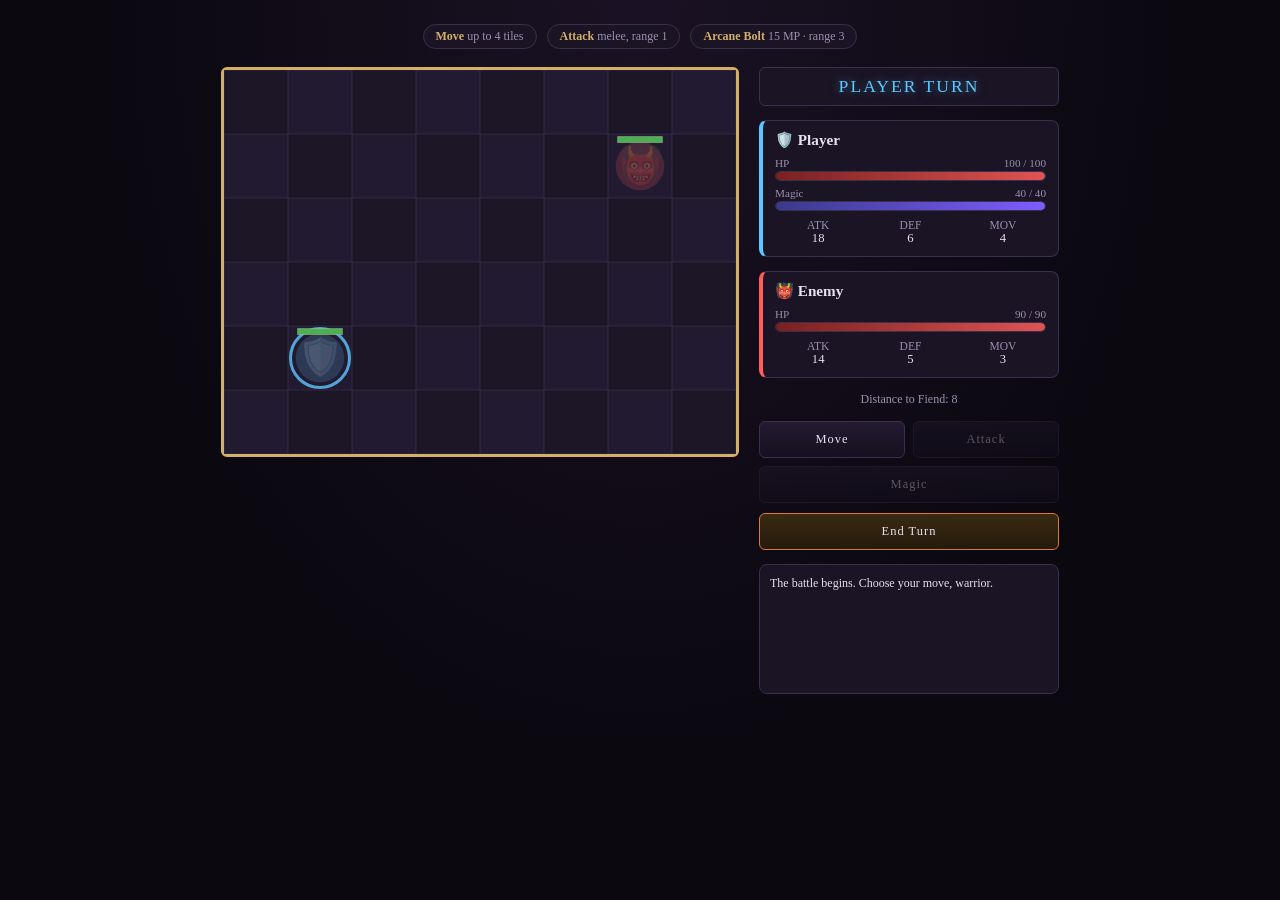
==== commit d61c3d86: "fix: split css into modules and updated html links" ====
--- a/browsergame.html
+++ b/browsergame.html
@@ -4,7 +4,13 @@
   <meta charset="UTF-8" />
   <meta name="viewport" content="width=device-width, initial-scale=1.0" />
   <title>Godthrone: Requiem — Tactical Battle</title>
-  <link rel="stylesheet" href="./css/game.css" />
+<link rel="stylesheet" href="./css/variables.css" />
+<link rel="stylesheet" href="./css/base.css" />
+<link rel="stylesheet" href="./css/layout.css" />
+<link rel="stylesheet" href="./css/components.css" />
+<link rel="stylesheet" href="./css/actions.css" />
+<link rel="stylesheet" href="./css/overlay.css" />
+
 </head>
 <body>
   <div class="game-container">
--- a/css/variables.css
+++ b/css/variables.css
@@ -0,0 +1,23 @@
+/* ===========================
+   Theme Variables
+   =========================== */
+
+:root {
+  --bg-dark: #0b0810;
+  --panel-bg: #1a1424;
+  --panel-border: #3a2f4d;
+
+  --gold: #d4af6a;
+  --ember: #e0763a;
+  --blue: #5dc8ff;
+  --red: #ff5d5d;
+  --purple: #c77dff;
+
+  --text-main: #e8e0f0;
+  --text-muted: #9d8fb0;
+}
+
+/* Global box model */
+* {
+  box-sizing: border-box;
+}
--- a/css/base.css
+++ b/css/base.css
@@ -0,0 +1,42 @@
+/* ===========================
+   Base Styles
+   =========================== */
+
+body {
+  margin: 0;
+  min-height: 100vh;
+  background: radial-gradient(ellipse at top, #1a1224 0%, #0b0810 60%);
+  color: var(--text-main);
+  font-family: Georgia, 'Times New Roman', serif;
+  display: flex;
+  justify-content: center;
+  padding: 24px 12px 60px;
+}
+
+.game-container {
+  width: 100%;
+  max-width: 900px;
+}
+
+/* Headings */
+h1 {
+  font-family: 'Cinzel', Georgia, serif;
+  text-align: center;
+  font-size: 2.1em;
+  margin: 0 0 4px;
+  letter-spacing: 2px;
+  background: linear-gradient(180deg, var(--gold), var(--ember));
+  -webkit-background-clip: text;
+  background-clip: text;
+  color: transparent;
+  -webkit-text-fill-color: transparent;
+  text-shadow: 0 0 25px rgba(224,118,58,0.25);
+}
+
+.subtitle {
+  text-align: center;
+  color: var(--text-muted);
+  font-size: 0.85em;
+  margin: 0 0 16px;
+  letter-spacing: 1px;
+}
--- a/css/layout.css
+++ b/css/layout.css
@@ -0,0 +1,78 @@
+/* ===========================
+   Layout & Structure
+   =========================== */
+
+/* Legend */
+.legend {
+  display: flex;
+  flex-wrap: wrap;
+  justify-content: center;
+  gap: 10px;
+  margin-bottom: 18px;
+}
+
+.legend span {
+  background: var(--panel-bg);
+  border: 1px solid var(--panel-border);
+  border-radius: 20px;
+  padding: 4px 12px;
+  font-size: 0.75em;
+  color: var(--text-muted);
+}
+
+.legend strong {
+  color: var(--gold);
+}
+
+/* Battle Area Layout */
+.battle-area {
+  display: flex;
+  gap: 20px;
+  flex-wrap: wrap;
+  justify-content: center;
+  align-items: flex-start;
+}
+
+/* Canvas Frame */
+.canvas-frame {
+  position: relative;
+  border: 3px solid var(--gold);
+  border-radius: 6px;
+  background: #000;
+  animation: flicker 4s ease-in-out infinite alternate;
+  line-height: 0;
+}
+
+@keyframes flicker {
+  0% { box-shadow: 0 0 25px rgba(224,118,58,0.15); }
+  100% { box-shadow: 0 0 45px rgba(224,118,58,0.35); }
+}
+
+canvas {
+  display: block;
+  width: 100%;
+  max-width: 512px;
+  height: auto;
+}
+
+/* Side Panel */
+.side-panel {
+  flex: 1 1 260px;
+  max-width: 300px;
+  display: flex;
+  flex-direction: column;
+  gap: 14px;
+}
+
+/* Responsive */
+@media (max-width: 640px) {
+  .battle-area {
+    flex-direction: column;
+    align-items: center;
+  }
+
+  .side-panel {
+    max-width: 512px;
+    width: 100%;
+  }
+}
--- a/css/components.css
+++ b/css/components.css
@@ -0,0 +1,127 @@
+/* ===========================
+   UI Components
+   =========================== */
+
+/* Turn Indicator */
+#turnIndicator {
+  text-align: center;
+  font-family: 'Cinzel', Georgia, serif;
+  font-size: 1.1em;
+  letter-spacing: 2px;
+  padding: 8px;
+  border-radius: 6px;
+  border: 1px solid var(--panel-border);
+  background: var(--panel-bg);
+}
+
+.turn-player {
+  color: var(--blue);
+  text-shadow: 0 0 10px rgba(93,200,255,0.5);
+}
+
+.turn-enemy {
+  color: var(--red);
+  text-shadow: 0 0 10px rgba(255,93,93,0.5);
+}
+
+/* Stat Cards */
+.stat-card {
+  background: var(--panel-bg);
+  border: 1px solid var(--panel-border);
+  border-radius: 8px;
+  padding: 10px 12px;
+}
+
+.stat-card.player-card {
+  border-left: 4px solid var(--blue);
+}
+
+.stat-card.enemy-card {
+  border-left: 4px solid var(--red);
+}
+
+.stat-card h3 {
+  margin: 0 0 8px;
+  font-family: 'Cinzel', Georgia, serif;
+  font-size: 0.95em;
+}
+
+/* Bars */
+.bar-row {
+  margin-bottom: 6px;
+}
+
+.bar-label {
+  display: flex;
+  justify-content: space-between;
+  font-size: 0.7em;
+  color: var(--text-muted);
+  margin-bottom: 2px;
+}
+
+.bar-bg {
+  height: 10px;
+  border-radius: 5px;
+  background: #100c18;
+  border: 1px solid var(--panel-border);
+  overflow: hidden;
+}
+
+.bar-fill {
+  height: 100%;
+  border-radius: 5px;
+  transition: width 0.35s ease;
+}
+
+.hp-fill {
+  background: linear-gradient(90deg, #7a2020, #e05353);
+}
+
+.mag-fill {
+  background: linear-gradient(90deg, #3a3a8a, #7d5dff);
+}
+
+/* Mini Stats */
+.mini-stats {
+  display: grid;
+  grid-template-columns: repeat(3, 1fr);
+  gap: 6px;
+  margin-top: 8px;
+  font-size: 0.72em;
+  color: var(--text-muted);
+  text-align: center;
+}
+
+.mini-stats div span {
+  display: block;
+  color: var(--text-main);
+  font-size: 1.1em;
+}
+
+/* Distance Readout */
+#distanceReadout {
+  text-align: center;
+  font-size: 0.75em;
+  color: var(--text-muted);
+}
+
+/* Combat Log */
+#log {
+  height: 130px;
+  overflow-y: auto;
+  background: var(--panel-bg);
+  border: 1px solid var(--panel-border);
+  border-radius: 8px;
+  padding: 8px 10px;
+  font-size: 0.75em;
+  color: var(--text-muted);
+  line-height: 1.5;
+}
+
+#log div {
+  padding: 1px 0;
+}
+
+#log div:last-child {
+  color: var(--text-main);
+}
--- a/css/actions.css
+++ b/css/actions.css
@@ -0,0 +1,52 @@
+/* ===========================
+   Action Buttons
+   =========================== */
+
+/* Actions Grid */
+.actions {
+  display: grid;
+  grid-template-columns: 1fr 1fr;
+  gap: 8px;
+}
+
+/* Base Button */
+.action-btn {
+  font-family: 'Cinzel', Georgia, serif;
+  font-size: 0.78em;
+  letter-spacing: 1px;
+  padding: 10px 6px;
+  border-radius: 6px;
+  border: 1px solid var(--panel-border);
+  background: linear-gradient(180deg, #241b32, #16101f);
+  color: var(--text-main);
+  cursor: pointer;
+  transition: all 0.15s ease;
+}
+
+/* Hover / Active / Disabled */
+.action-btn:hover:not(:disabled) {
+  border-color: var(--gold);
+  box-shadow: 0 0 12px rgba(212,175,106,0.35);
+}
+
+.action-btn.active {
+  border-color: var(--blue);
+  box-shadow: 0 0 12px rgba(93,200,255,0.5);
+}
+
+.action-btn:disabled {
+  opacity: 0.35;
+  cursor: not-allowed;
+}
+
+/* Special Buttons */
+#btnMagic {
+  grid-column: 1 / -1;
+}
+
+#btnEndTurn {
+  grid-column: 1 / -1;
+  background: linear-gradient(180deg, #3a2a12, #241a0c);
+  border-color: var(--ember);
+  margin-top: 2px;
+}
--- a/css/overlay.css
+++ b/css/overlay.css
@@ -0,0 +1,61 @@
+/* ===========================
+   Battle Overlay (Victory / Defeat)
+   =========================== */
+
+.overlay {
+  position: fixed;
+  inset: 0;
+  background: rgba(5,3,8,0.88);
+  backdrop-filter: blur(3px);
+  -webkit-backdrop-filter: blur(3px);
+  display: flex;
+  align-items: center;
+  justify-content: center;
+  z-index: 50;
+}
+
+.overlay.hidden {
+  display: none;
+}
+
+.overlay-box {
+  text-align: center;
+}
+
+.overlay-box h2 {
+  font-family: 'Cinzel', Georgia, serif;
+  font-size: 3em;
+  margin: 0 0 10px;
+  letter-spacing: 4px;
+}
+
+.victory {
+  color: var(--gold);
+  text-shadow: 0 0 30px rgba(212,175,106,0.8);
+}
+
+.defeat {
+  color: var(--red);
+  text-shadow: 0 0 30px rgba(255,93,93,0.8);
+}
+
+.overlay-box p {
+  color: var(--text-muted);
+  margin-bottom: 20px;
+}
+
+/* Restart Button */
+#btnRestart {
+  font-family: 'Cinzel', Georgia, serif;
+  padding: 10px 28px;
+  border-radius: 6px;
+  border: 1px solid var(--gold);
+  background: linear-gradient(180deg, #3a2a12, #241a0c);
+  color: var(--gold);
+  cursor: pointer;
+  letter-spacing: 1px;
+}
+
+#btnRestart:hover {
+  box-shadow: 0 0 15px rgba(212,175,106,0.5);
+}
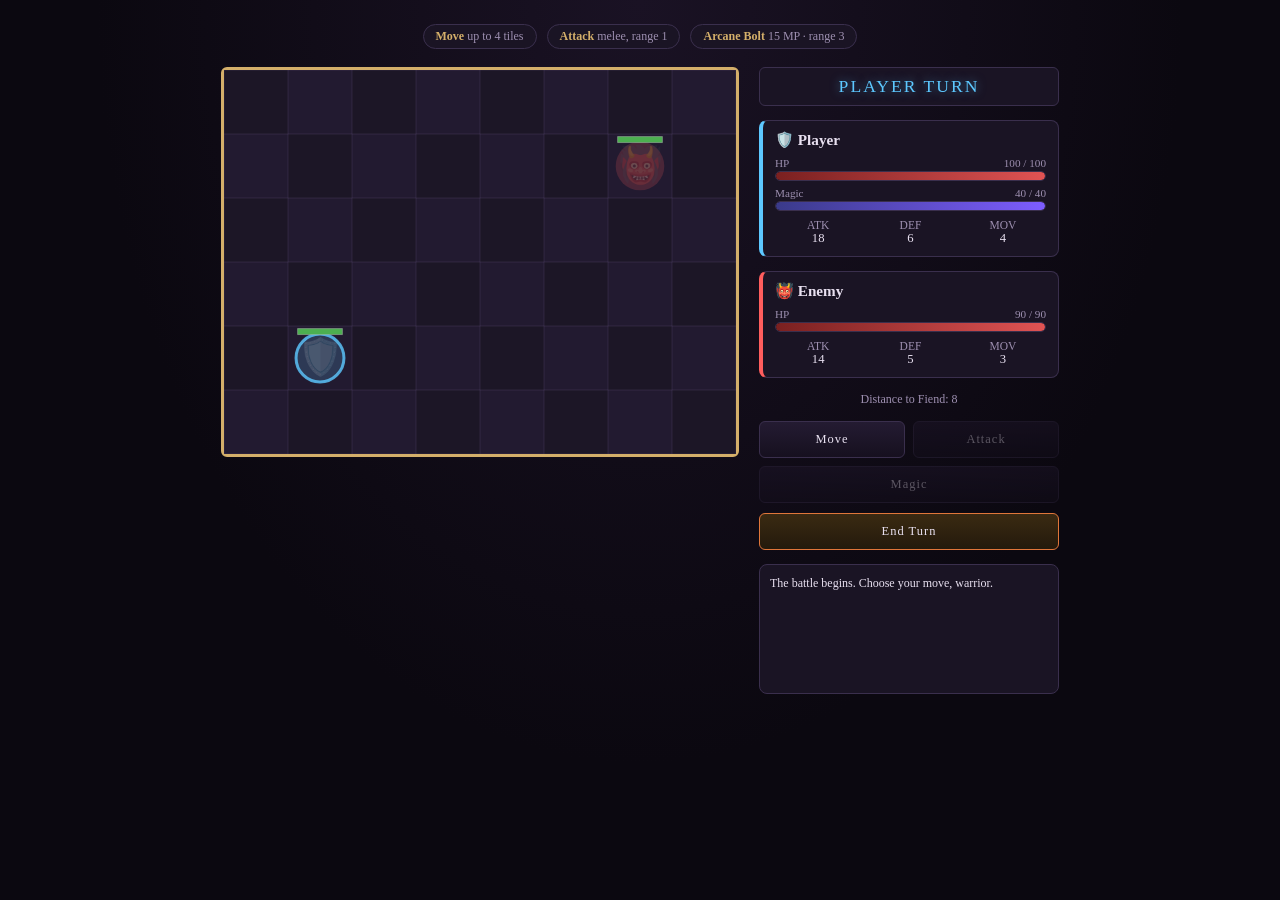
==== commit c57b050c: "fix: split sprite handling into dedicated sprites.js module" ====
--- a/browsergame.html
+++ b/browsergame.html
@@ -81,6 +81,7 @@
     </div>
   </div>
 
+  <script src="./js/sprites.js"></script>
   <script src="./js/game.js"></script>
 </body>
 </html>
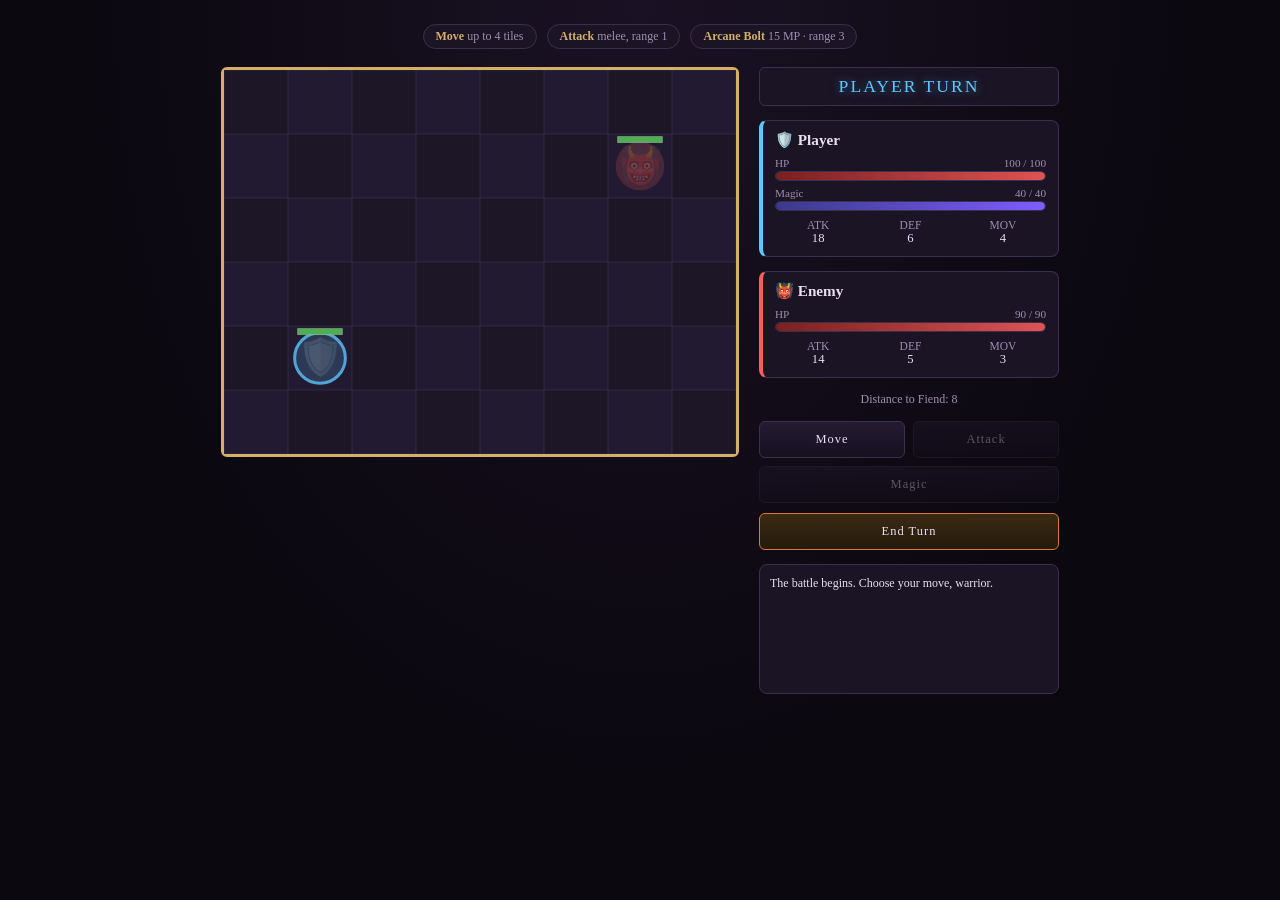
==== commit a0fc1357: "fix: modularize game.js into utils, ui, and sprites" ====
--- a/browsergame.html
+++ b/browsergame.html
@@ -81,6 +81,8 @@
     </div>
   </div>
 
+  <script src="./js/utils.js"></script>
+  <script src="./js/ui.js"></script>
   <script src="./js/sprites.js"></script>
   <script src="./js/game.js"></script>
 </body>
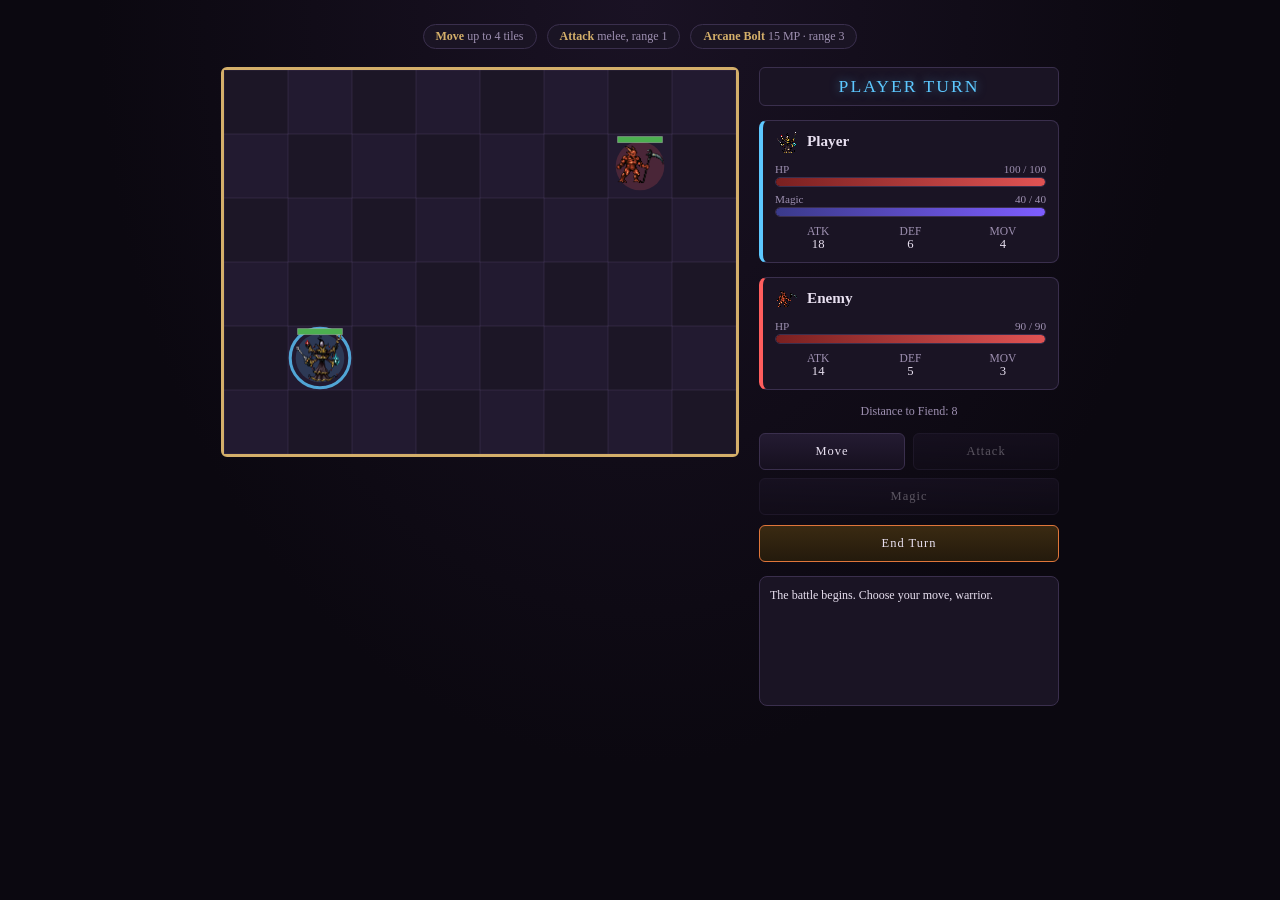
==== commit 152c47d5: "fix: replace emoji headers with pixel icons and enable crisp image rendering" ====
--- a/browsergame.html
+++ b/browsergame.html
@@ -4,13 +4,22 @@
   <meta charset="UTF-8" />
   <meta name="viewport" content="width=device-width, initial-scale=1.0" />
   <title>Godthrone: Requiem — Tactical Battle</title>
-<link rel="stylesheet" href="./css/variables.css" />
-<link rel="stylesheet" href="./css/base.css" />
-<link rel="stylesheet" href="./css/layout.css" />
-<link rel="stylesheet" href="./css/components.css" />
-<link rel="stylesheet" href="./css/actions.css" />
-<link rel="stylesheet" href="./css/overlay.css" />
-
+  <link rel="stylesheet" href="./css/variables.css" />
+  <link rel="stylesheet" href="./css/base.css" />
+  <link rel="stylesheet" href="./css/layout.css" />
+  <link rel="stylesheet" href="./css/components.css" />
+  <link rel="stylesheet" href="./css/actions.css" />
+  <link rel="stylesheet" href="./css/overlay.css" />
+  <style>
+    /* Inline icon helper to keep your pixel art aligned cleanly in headers */
+    .unit-icon {
+      width: 24px;
+      height: 24px;
+      image-rendering: pixelated; /* Preserves crisp pixel art edges */
+      vertical-align: middle;
+      margin-right: 8px;
+    }
+  </style>
 </head>
 <body>
   <div class="game-container">
@@ -30,7 +39,8 @@
         <div id="turnIndicator">PLAYER TURN</div>
 
         <div class="stat-card player-card">
-          <h3>🛡️ Player</h3>
+          <!-- Swapped 🛡️ emoji for player PNG sprite -->
+          <h3><img src="./images/player/player.png" alt="Player" class="unit-icon" />Player</h3>
           <div class="bar-row">
             <div class="bar-label"><span>HP</span><span id="playerHpText">100 / 100</span></div>
             <div class="bar-bg"><div class="bar-fill hp-fill" id="playerHpFill" style="width:100%"></div></div>
@@ -47,7 +57,8 @@
         </div>
 
         <div class="stat-card enemy-card">
-          <h3>👹 Enemy</h3>
+          <!-- Swapped 👹 emoji for enemy PNG sprite -->
+          <h3><img src="./images/enemy/enemy.png" alt="Enemy" class="unit-icon" />Enemy</h3>
           <div class="bar-row">
             <div class="bar-label"><span>HP</span><span id="enemyHpText">90 / 90</span></div>
             <div class="bar-bg"><div class="bar-fill hp-fill" id="enemyHpFill" style="width:100%"></div></div>
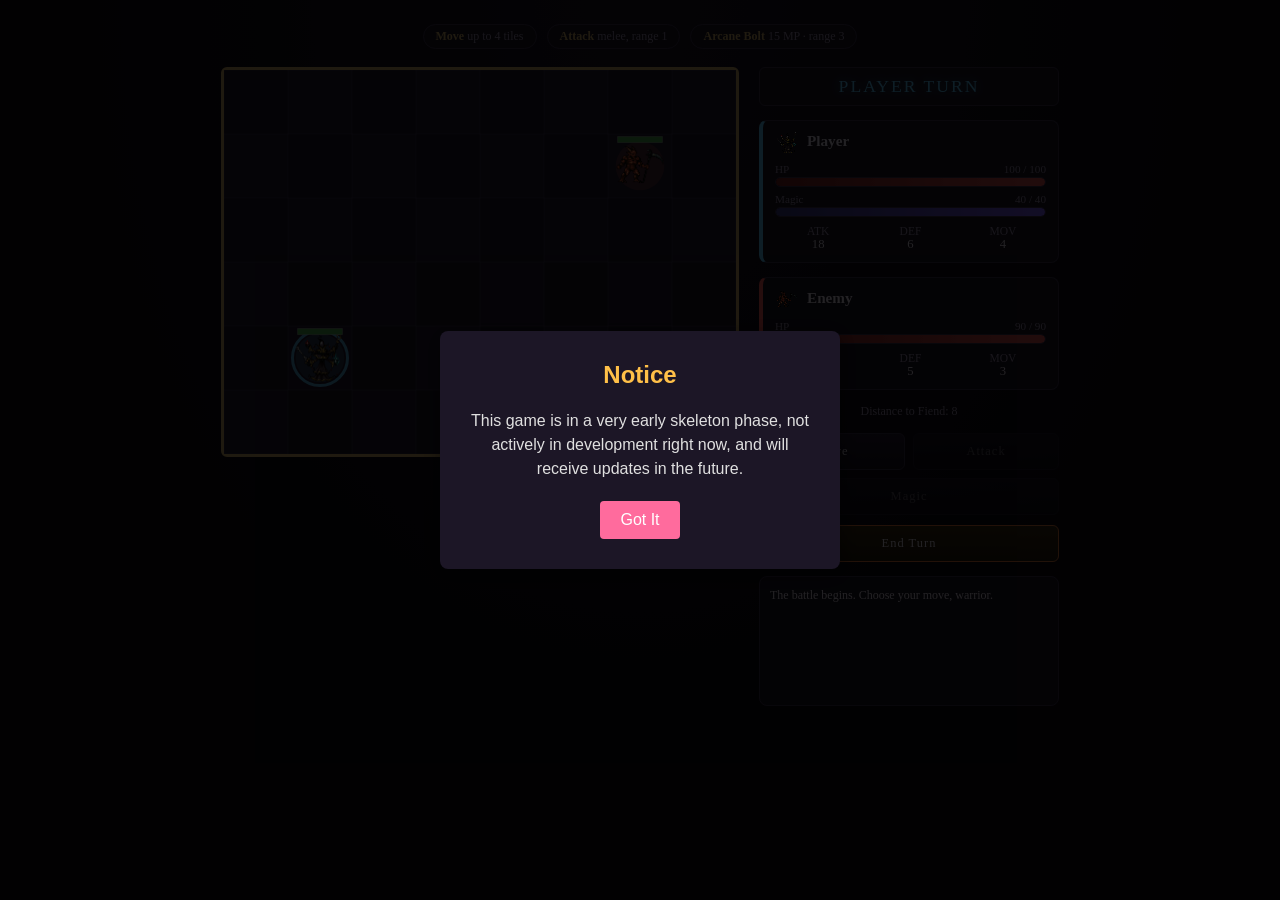
==== commit 91908dec: "feat: add startup disclaimer modal" ====
--- a/browsergame.html
+++ b/browsergame.html
@@ -92,6 +92,71 @@
     </div>
   </div>
 
+  <style>
+  .modalBackdrop {
+    position: fixed;
+    top: 0;
+    left: 0;
+    width: 100%;
+    height: 100%;
+    background: rgba(0, 0, 0, 0.85);
+    display: flex;
+    justify-content: center;
+    align-items: center;
+    z-index: 9999;
+  }
+  .modalContent {
+    background: #1c1626;
+    color: #ffffff;
+    padding: 30px;
+    border-radius: 8px;
+    max-width: 400px;
+    width: 90%;
+    text-align: center;
+    box-shadow: 0 4px 20px rgba(0,0,0,0.5);
+    font-family: sans-serif;
+  }
+  .modalContent h2 {
+    margin-top: 0;
+    color: #ffc048;
+  }
+  .modalContent p {
+    line-height: 1.5;
+    margin-bottom: 20px;
+    color: #e0e0e0;
+  }
+  .modalContent button {
+    background: #ff6b9d;
+    color: #ffffff;
+    border: none;
+    padding: 10px 20px;
+    font-size: 16px;
+    border-radius: 4px;
+    cursor: pointer;
+  }
+  .modalContent button:hover {
+    background: #ff85b3;
+  }
+</style>
+
+<div id="disclaimerModal" class="modalBackdrop">
+  <div class="modalContent">
+    <h2>Notice</h2>
+    <p>This game is in a very early skeleton phase, not actively in development right now, and will receive updates in the future.</p>
+    <button id="closeModalBtn">Got It</button>
+  </div>
+</div>
+
+<script>
+  document.addEventListener("DOMContentLoaded", function() {
+    const modal = document.getElementById("disclaimerModal");
+    const button = document.getElementById("closeModalBtn");
+    button.addEventListener("click", function() {
+      modal.style.display = "none";
+    });
+  });
+</script>
+
   <script src="./js/utils.js"></script>
   <script src="./js/ui.js"></script>
   <script src="./js/sprites.js"></script>
